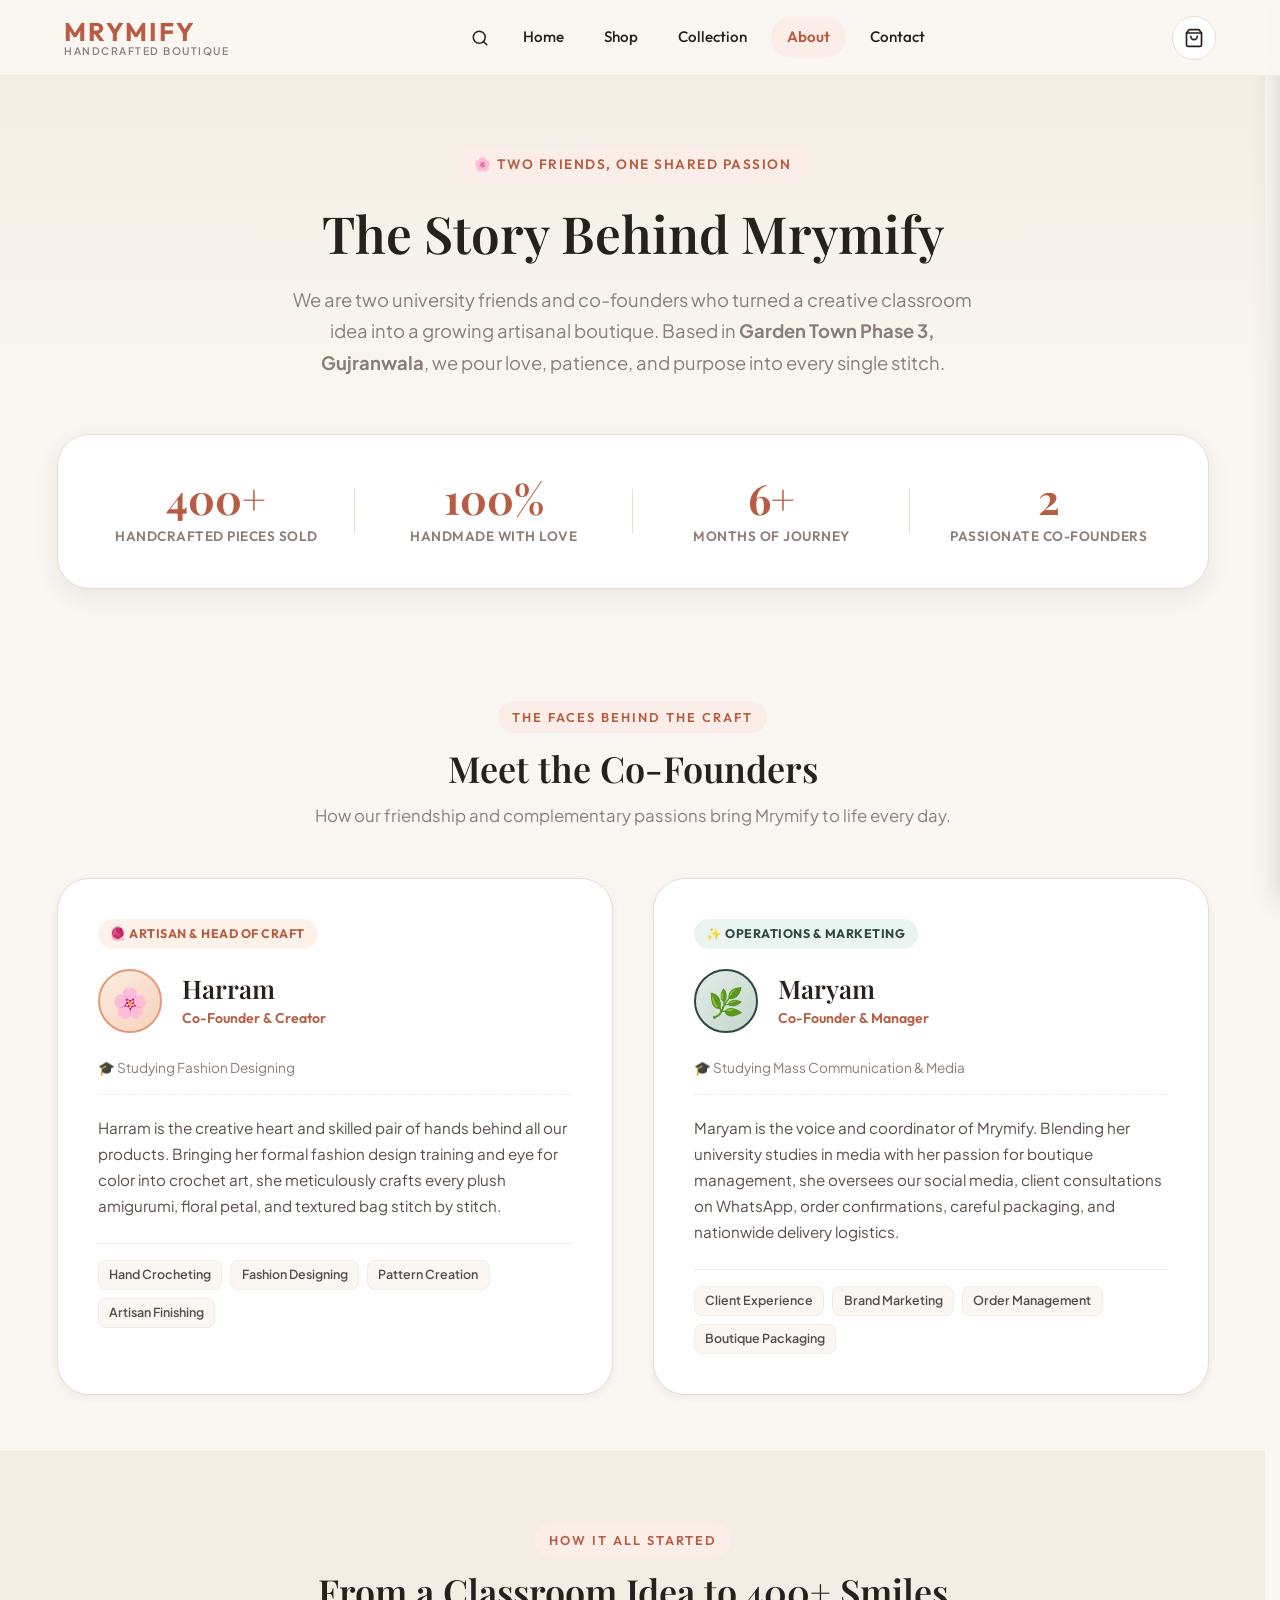
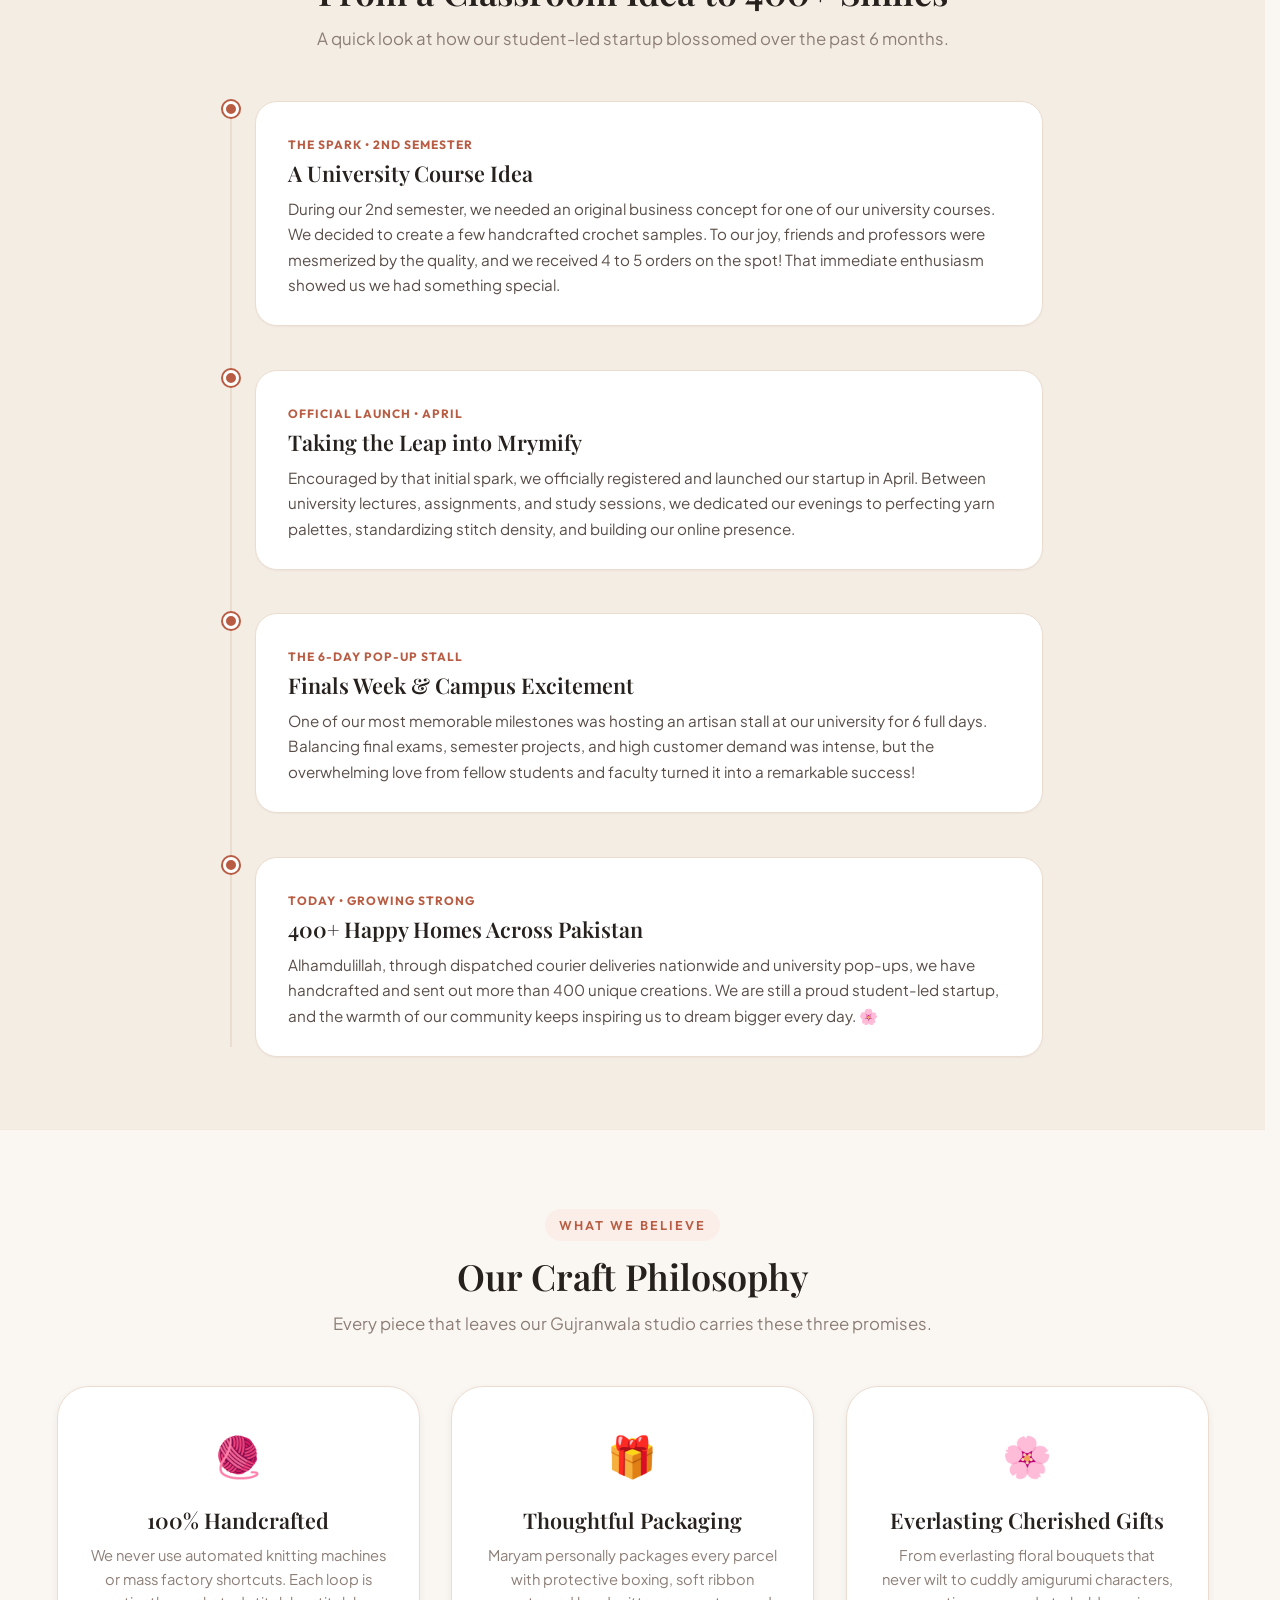
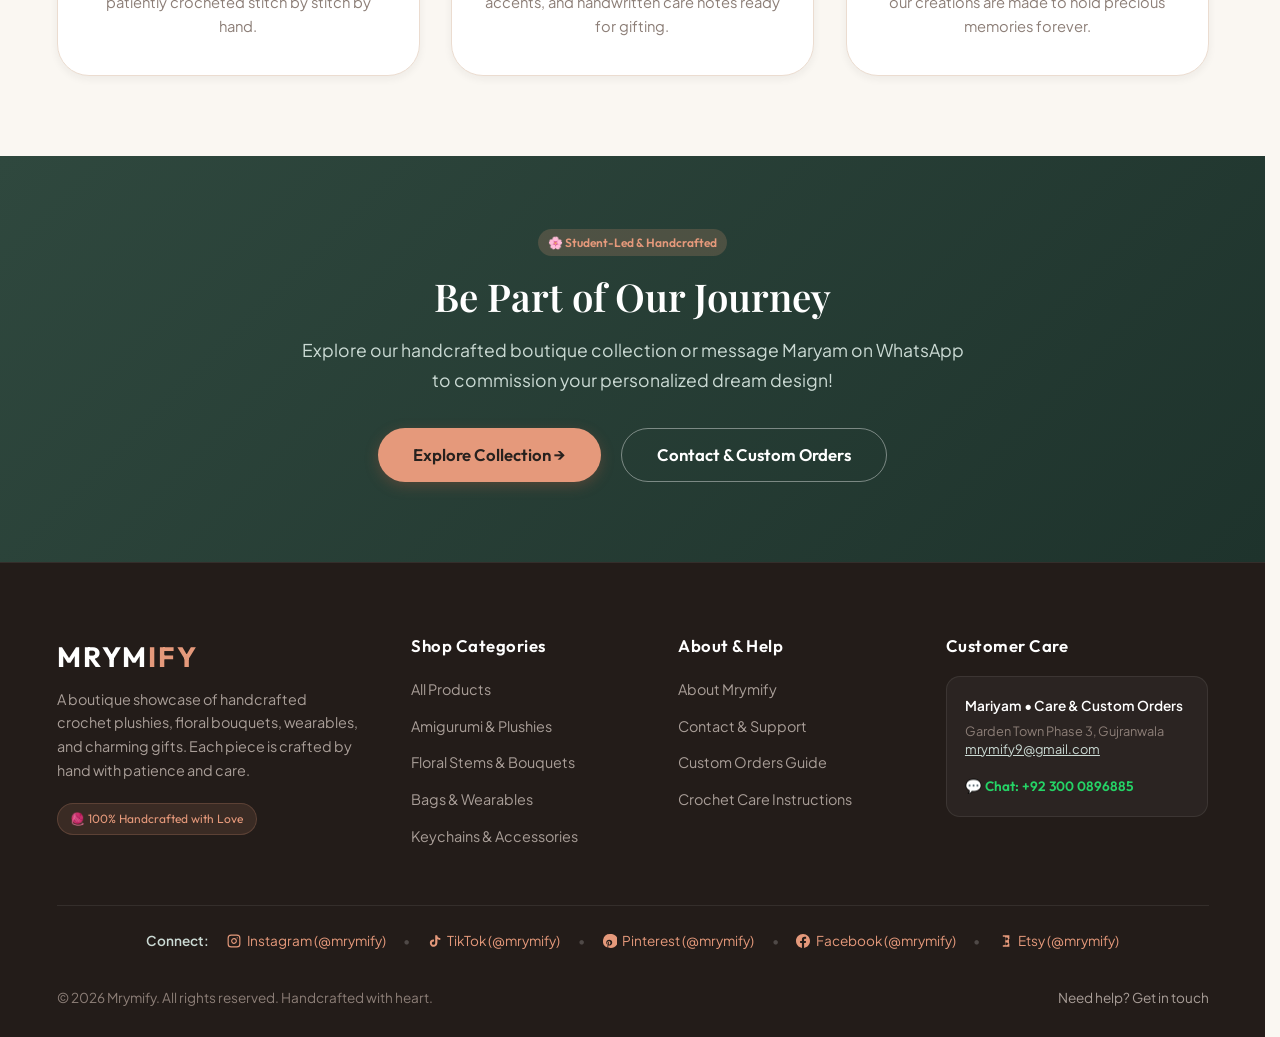
==== about.html @ 9a977d88 "Complete Mrymify Boutique website: 30 handcrafted products, responsive catalog, cart & checkout, dyn" ====
<!DOCTYPE html>
<html lang="en">
<head>
    <meta charset="UTF-8">
    <meta name="viewport" content="width=device-width, initial-scale=1.0">
    <meta name="description" content="About Mrymify - Meet co-founders Harram and Maryam, two university students building a handcrafted crochet boutique from Gujranwala, Pakistan.">
    <title>Our Story & Co-Founders | Mrymify Handcrafted Boutique</title>

    <!-- Google Fonts Preconnect -->
    <link rel="preconnect" href="https://fonts.googleapis.com">
    <link rel="preconnect" href="https://fonts.gstatic.com" crossorigin>
    <link href="https://fonts.googleapis.com/css2?family=Outfit:wght@400;500;600;700&family=Playfair+Display:ital,wght@0,500;0,600;0,700;1,400&family=Plus+Jakarta+Sans:wght@400;500;600;700&display=swap" rel="stylesheet">

    <!-- Stylesheets -->
    <link rel="stylesheet" href="css/style.css">
    <link rel="stylesheet" href="css/navbar.css">
    <link rel="stylesheet" href="css/about.css">
</head>
<body>

    <!-- Shared Navigation Bar (Mounted via js/components/navbar.js) -->
    <div id="navbar-container"></div>

    <!-- Main Content Area -->
    <main class="site-main">

        <!-- =================================================================
             1. Hero Introduction
             ================================================================= -->
        <section class="about-hero">
            <div class="container">
                <span class="about-hero-tag">🌸 Two Friends, One Shared Passion</span>
                <h1 class="about-hero-title font-heading">
                    The Story Behind Mrymify
                </h1>
                <p class="about-hero-lead">
                    We are two university friends and co-founders who turned a creative classroom idea into a growing artisanal boutique. Based in <strong>Garden Town Phase 3, Gujranwala</strong>, we pour love, patience, and purpose into every single stitch.
                </p>
            </div>
        </section>

        <!-- =================================================================
             2. Stats / Milestones Strip
             ================================================================= -->
        <section class="about-stats-section" aria-label="Key Milestones">
            <div class="container">
                <div class="about-stats-grid">
                    <div class="stat-item">
                        <span class="stat-number">400+</span>
                        <span class="stat-label">Handcrafted Pieces Sold</span>
                    </div>
                    <div class="stat-item">
                        <span class="stat-number">100%</span>
                        <span class="stat-label">Handmade with Love</span>
                    </div>
                    <div class="stat-item">
                        <span class="stat-number">6+</span>
                        <span class="stat-label">Months of Journey</span>
                    </div>
                    <div class="stat-item">
                        <span class="stat-number">2</span>
                        <span class="stat-label">Passionate Co-Founders</span>
                    </div>
                </div>
            </div>
        </section>

        <!-- =================================================================
             3. Meet the Co-Founders
             ================================================================= -->
        <section class="founders-section" aria-label="Meet the Co-Founders">
            <div class="container">
                <div class="section-header">
                    <span class="section-tag">The Faces Behind the Craft</span>
                    <h2 class="section-title font-heading">Meet the Co-Founders</h2>
                    <p class="section-description">
                        How our friendship and complementary passions bring Mrymify to life every day.
                    </p>
                </div>

                <div class="founders-grid">
                    <!-- Co-Founder 1: Harram -->
                    <article class="founder-card">
                        <span class="founder-badge-pill founder-pill-craft">🧶 Artisan & Head of Craft</span>
                        <div class="founder-header">
                            <div class="founder-avatar avatar-harram">🌸</div>
                            <div>
                                <h3 class="founder-name">Harram</h3>
                                <div class="founder-role">Co-Founder & Creator</div>
                            </div>
                        </div>
                        <div class="founder-study">
                            🎓 Studying Fashion Designing
                        </div>
                        <p class="founder-bio">
                            Harram is the creative heart and skilled pair of hands behind all our products. Bringing her formal fashion design training and eye for color into crochet art, she meticulously crafts every plush amigurumi, floral petal, and textured bag stitch by stitch.
                        </p>
                        <div class="founder-skills-list">
                            <span class="founder-skill-tag">Hand Crocheting</span>
                            <span class="founder-skill-tag">Fashion Designing</span>
                            <span class="founder-skill-tag">Pattern Creation</span>
                            <span class="founder-skill-tag">Artisan Finishing</span>
                        </div>
                    </article>

                    <!-- Co-Founder 2: Maryam -->
                    <article class="founder-card">
                        <span class="founder-badge-pill founder-pill-mgmt">✨ Operations & Marketing</span>
                        <div class="founder-header">
                            <div class="founder-avatar avatar-maryam">🌿</div>
                            <div>
                                <h3 class="founder-name">Maryam</h3>
                                <div class="founder-role">Co-Founder & Manager</div>
                            </div>
                        </div>
                        <div class="founder-study">
                            🎓 Studying Mass Communication & Media
                        </div>
                        <p class="founder-bio">
                            Maryam is the voice and coordinator of Mrymify. Blending her university studies in media with her passion for boutique management, she oversees our social media, client consultations on WhatsApp, order confirmations, careful packaging, and nationwide delivery logistics.
                        </p>
                        <div class="founder-skills-list">
                            <span class="founder-skill-tag">Client Experience</span>
                            <span class="founder-skill-tag">Brand Marketing</span>
                            <span class="founder-skill-tag">Order Management</span>
                            <span class="founder-skill-tag">Boutique Packaging</span>
                        </div>
                    </article>
                </div>
            </div>
        </section>

        <!-- =================================================================
             4. Our Journey (Timeline)
             ================================================================= -->
        <section class="story-section" aria-label="Our Story and Growth">
            <div class="container">
                <div class="section-header">
                    <span class="section-tag">How It All Started</span>
                    <h2 class="section-title font-heading">From a Classroom Idea to 400+ Smiles</h2>
                    <p class="section-description">
                        A quick look at how our student-led startup blossomed over the past 6 months.
                    </p>
                </div>

                <div class="timeline-wrap">
                    <!-- Step 1 -->
                    <div class="timeline-step">
                        <div class="timeline-dot"></div>
                        <div class="timeline-card">
                            <span class="timeline-phase">The Spark • 2nd Semester</span>
                            <h3 class="timeline-title">A University Course Idea</h3>
                            <p class="timeline-desc">
                                During our 2nd semester, we needed an original business concept for one of our university courses. We decided to create a few handcrafted crochet samples. To our joy, friends and professors were mesmerized by the quality, and we received 4 to 5 orders on the spot! That immediate enthusiasm showed us we had something special.
                            </p>
                        </div>
                    </div>

                    <!-- Step 2 -->
                    <div class="timeline-step">
                        <div class="timeline-dot"></div>
                        <div class="timeline-card">
                            <span class="timeline-phase">Official Launch • April</span>
                            <h3 class="timeline-title">Taking the Leap into Mrymify</h3>
                            <p class="timeline-desc">
                                Encouraged by that initial spark, we officially registered and launched our startup in April. Between university lectures, assignments, and study sessions, we dedicated our evenings to perfecting yarn palettes, standardizing stitch density, and building our online presence.
                            </p>
                        </div>
                    </div>

                    <!-- Step 3 -->
                    <div class="timeline-step">
                        <div class="timeline-dot"></div>
                        <div class="timeline-card">
                            <span class="timeline-phase">The 6-Day Pop-Up Stall</span>
                            <h3 class="timeline-title">Finals Week & Campus Excitement</h3>
                            <p class="timeline-desc">
                                One of our most memorable milestones was hosting an artisan stall at our university for 6 full days. Balancing final exams, semester projects, and high customer demand was intense, but the overwhelming love from fellow students and faculty turned it into a remarkable success!
                            </p>
                        </div>
                    </div>

                    <!-- Step 4 -->
                    <div class="timeline-step">
                        <div class="timeline-dot"></div>
                        <div class="timeline-card">
                            <span class="timeline-phase">Today • Growing Strong</span>
                            <h3 class="timeline-title">400+ Happy Homes Across Pakistan</h3>
                            <p class="timeline-desc">
                                Alhamdulillah, through dispatched courier deliveries nationwide and university pop-ups, we have handcrafted and sent out more than 400 unique creations. We are still a proud student-led startup, and the warmth of our community keeps inspiring us to dream bigger every day. 🌸
                            </p>
                        </div>
                    </div>
                </div>
            </div>
        </section>

        <!-- =================================================================
             5. Our Craft Philosophy
             ================================================================= -->
        <section class="values-section" aria-label="Our Values">
            <div class="container">
                <div class="section-header">
                    <span class="section-tag">What We Believe</span>
                    <h2 class="section-title font-heading">Our Craft Philosophy</h2>
                    <p class="section-description">
                        Every piece that leaves our Gujranwala studio carries these three promises.
                    </p>
                </div>

                <div class="values-grid">
                    <div class="value-card">
                        <span class="value-icon">🧶</span>
                        <h3 class="value-title">100% Handcrafted</h3>
                        <p class="value-desc">
                            We never use automated knitting machines or mass factory shortcuts. Each loop is patiently crocheted stitch by stitch by hand.
                        </p>
                    </div>

                    <div class="value-card">
                        <span class="value-icon">🎁</span>
                        <h3 class="value-title">Thoughtful Packaging</h3>
                        <p class="value-desc">
                            Maryam personally packages every parcel with protective boxing, soft ribbon accents, and handwritten care notes ready for gifting.
                        </p>
                    </div>

                    <div class="value-card">
                        <span class="value-icon">🌸</span>
                        <h3 class="value-title">Everlasting Cherished Gifts</h3>
                        <p class="value-desc">
                            From everlasting floral bouquets that never wilt to cuddly amigurumi characters, our creations are made to hold precious memories forever.
                        </p>
                    </div>
                </div>
            </div>
        </section>

        <!-- =================================================================
             6. Call to Action
             ================================================================= -->
        <section class="about-cta-section" aria-label="Join Our Journey">
            <div class="container">
                <div class="about-cta-wrap">
                    <span class="badge" style="background: rgba(229, 153, 123, 0.2); color: var(--color-accent); margin-bottom: 1rem;">🌸 Student-Led & Handcrafted</span>
                    <h2 class="about-cta-title font-heading">Be Part of Our Journey</h2>
                    <p class="about-cta-desc">
                        Explore our handcrafted boutique collection or message Maryam on WhatsApp to commission your personalized dream design!
                    </p>
                    <div style="display: flex; gap: 1.25rem; justify-content: center; flex-wrap: wrap;">
                        <a href="categories.html" class="btn btn-primary btn-lg" style="background-color: var(--color-accent); color: #27211e;">
                            Explore Collection &rarr;
                        </a>
                        <a href="contact.html" class="btn btn-outline btn-lg" style="border-color: rgba(255,255,255,0.4); color: #ffffff;">
                            Contact & Custom Orders
                        </a>
                    </div>
                </div>
            </div>
        </section>

    </main>

    <!-- Shared Footer (Mounted via js/components/footer.js) -->
    <div id="footer-container"></div>

    <!-- Core Scripts -->
    <script src="js/components/navbar.js"></script>
    <script src="js/components/footer.js"></script>
</body>
</html>
---- css/style.css ----
/* ==========================================================================
   MRYMIFY - Global Design System & Styles
   Artisanal Handcrafted Boutique E-Commerce
   ========================================================================== */

@import url('https://fonts.googleapis.com/css2?family=Outfit:wght@400;500;600;700&family=Playfair+Display:ital,wght@0,500;0,600;0,700;1,400&family=Plus+Jakarta+Sans:wght@400;500;600;700&display=swap');

:root {
    /* Color Palette */
    --color-primary: #b85d43;          /* Warm Terracotta */
    --color-primary-hover: #a04e36;
    --color-primary-light: #fbeee9;
    --color-primary-faint: rgba(184, 93, 67, 0.08);

    --color-secondary: #2f483e;        /* Deep Eucalyptus Pine */
    --color-secondary-hover: #22372f;
    --color-secondary-light: #edf3f0;

    --color-accent: #e5997b;           /* Soft Apricot / Peach */
    --color-gold: #c89547;

    /* Backgrounds & Surfaces */
    --color-bg: #faf7f2;               /* Warm Linen Ivory */
    --color-surface: #ffffff;
    --color-surface-soft: #f4ede4;
    --color-surface-alt: #fdfbf8;

    /* Typography Colors */
    --color-text-main: #27211e;        /* Deep Espresso */
    --color-text-body: #594d48;
    --color-text-muted: #8c7e77;
    --color-text-light: #fefdfb;

    /* Borders & Dividers */
    --color-border: #ebdcd0;
    --color-border-light: #f2e9e1;

    /* Typography Families */
    --font-heading: 'Playfair Display', Georgia, serif;
    --font-brand: 'Outfit', sans-serif;
    --font-body: 'Plus Jakarta Sans', system-ui, -apple-system, BlinkMacSystemFont, sans-serif;

    /* Shadows */
    --shadow-xs: 0 1px 2px rgba(39, 33, 30, 0.04);
    --shadow-sm: 0 3px 8px rgba(39, 33, 30, 0.06);
    --shadow-md: 0 8px 24px rgba(39, 33, 30, 0.08);
    --shadow-lg: 0 16px 36px rgba(39, 33, 30, 0.12);
    --shadow-drawer: -4px 0 24px rgba(39, 33, 30, 0.15);

    /* Radii */
    --radius-xs: 4px;
    --radius-sm: 8px;
    --radius-md: 14px;
    --radius-lg: 22px;
    --radius-xl: 32px;
    --radius-full: 9999px;

    /* Transitions */
    --transition-fast: 0.15s ease;
    --transition-base: 0.25s cubic-bezier(0.2, 0.8, 0.2, 1);
    --transition-smooth: 0.4s cubic-bezier(0.16, 1, 0.3, 1);

    /* Layout Constraints */
    --container-max: 1200px;
    --container-padding: 1.5rem;
    --navbar-height: 76px;
}

/* ==========================================================================
   CSS Reset & Base Rules
   ========================================================================== */
*, *::before, *::after {
    box-sizing: border-box;
    margin: 0;
    padding: 0;
}

html {
    scroll-behavior: smooth;
    scrollbar-gutter: stable;
    overflow-y: scroll;
    -webkit-text-size-adjust: 100%;
}

body {
    font-family: var(--font-body);
    font-size: 16px;
    line-height: 1.6;
    color: var(--color-text-body);
    background-color: var(--color-bg);
    min-height: 100vh;
    display: flex;
    flex-direction: column;
    overflow-x: hidden;
    -webkit-font-smoothing: antialiased;
    -moz-osx-font-smoothing: grayscale;
}

img, svg {
    display: block;
    max-width: 100%;
    height: auto;
}

a {
    color: inherit;
    text-decoration: none;
    transition: color var(--transition-fast);
}

button, input, select, textarea {
    font: inherit;
    color: inherit;
    border: none;
    background: none;
    outline: none;
}

button {
    cursor: pointer;
    user-select: none;
}

ul, ol {
    list-style: none;
}

/* ==========================================================================
   Typography Utilities
   ========================================================================== */
h1, h2, h3, h4, h5, h6 {
    font-family: var(--font-heading);
    color: var(--color-text-main);
    line-height: 1.25;
    font-weight: 600;
}

.font-brand {
    font-family: var(--font-brand);
}

.font-heading {
    font-family: var(--font-heading);
}

/* ==========================================================================
   Layout Containers
   ========================================================================== */
.container {
    width: 100%;
    max-width: var(--container-max);
    margin-left: auto;
    margin-right: auto;
    padding-left: var(--container-padding);
    padding-right: var(--container-padding);
}

/* ==========================================================================
   Mobile-App Horizontal Swipe & Tab Transitions (Zero-Jitter Hardware Accelerated)
   ========================================================================== */
@keyframes appSlideInRight {
    0% {
        opacity: 0;
        transform: translate3d(24px, 0, 0);
    }
    100% {
        opacity: 1;
        transform: translate3d(0, 0, 0);
    }
}

@keyframes appSlideInLeft {
    0% {
        opacity: 0;
        transform: translate3d(-24px, 0, 0);
    }
    100% {
        opacity: 1;
        transform: translate3d(0, 0, 0);
    }
}

@keyframes appSlideOutLeft {
    0% {
        opacity: 1;
        transform: translate3d(0, 0, 0);
    }
    100% {
        opacity: 0;
        transform: translate3d(-20px, 0, 0);
    }
}

@keyframes appSlideOutRight {
    0% {
        opacity: 1;
        transform: translate3d(0, 0, 0);
    }
    100% {
        opacity: 0;
        transform: translate3d(20px, 0, 0);
    }
}

.site-main {
    flex: 1 0 auto;
    padding-top: var(--navbar-height);
    overflow-x: hidden;
    position: relative;
    /* Static site-main has NO permanent transform, ensuring sticky positioning and text subpixels remain razor sharp */
}

/* Transitions are applied dynamically and removed cleanly upon animationend */
.site-main.page-slide-in-right {
    animation: appSlideInRight 0.28s cubic-bezier(0.22, 1, 0.36, 1) both;
    will-change: transform, opacity;
}

.site-main.page-slide-in-left {
    animation: appSlideInLeft 0.28s cubic-bezier(0.22, 1, 0.36, 1) both;
    will-change: transform, opacity;
}

.site-main.page-slide-out-left {
    animation: appSlideOutLeft 0.16s cubic-bezier(0.4, 0, 1, 1) both;
    will-change: transform, opacity;
}

.site-main.page-slide-out-right {
    animation: appSlideOutRight 0.16s cubic-bezier(0.4, 0, 1, 1) both;
    will-change: transform, opacity;
}

/* ==========================================================================
   Smooth Scroll Reveal Animations
   ========================================================================== */
.reveal-fade {
    opacity: 0;
    transform: translateY(20px);
    transition: opacity 0.65s cubic-bezier(0.16, 1, 0.3, 1), transform 0.65s cubic-bezier(0.16, 1, 0.3, 1);
    will-change: opacity, transform;
}

.reveal-fade.is-revealed {
    opacity: 1;
    transform: translateY(0);
}

.delay-1 { transition-delay: 0.08s; }
.delay-2 { transition-delay: 0.16s; }
.delay-3 { transition-delay: 0.24s; }

/* Section Spacing */
.section {
    padding: 4.5rem 0;
    position: relative;
}

.section-soft {
    background-color: var(--color-surface-soft);
}

.section-white {
    background-color: var(--color-surface);
}

.section-header {
    text-align: center;
    max-width: 680px;
    margin: 0 auto 3rem;
}

.section-tag {
    display: inline-block;
    font-family: var(--font-brand);
    font-size: 0.8rem;
    font-weight: 600;
    text-transform: uppercase;
    letter-spacing: 2px;
    color: var(--color-primary);
    background-color: var(--color-primary-light);
    padding: 0.35rem 0.9rem;
    border-radius: var(--radius-full);
    margin-bottom: 0.85rem;
}

.section-title {
    font-size: 2.25rem;
    margin-bottom: 0.75rem;
}

.section-description {
    font-size: 1.05rem;
    color: var(--color-text-muted);
}

/* ==========================================================================
   Button System
   ========================================================================== */
.btn {
    display: inline-flex;
    align-items: center;
    justify-content: center;
    gap: 0.5rem;
    padding: 0.75rem 1.6rem;
    font-family: var(--font-brand);
    font-size: 0.95rem;
    font-weight: 600;
    border-radius: var(--radius-full);
    transition: all var(--transition-base);
    text-align: center;
    white-space: nowrap;
    line-height: 1.2;
}

.btn-primary {
    background-color: var(--color-primary);
    color: #ffffff;
    box-shadow: 0 4px 14px rgba(184, 93, 67, 0.3);
}

.btn-primary:hover {
    background-color: var(--color-primary-hover);
    transform: translateY(-2px);
    box-shadow: 0 6px 20px rgba(184, 93, 67, 0.4);
    color: #ffffff;
}

.btn-secondary {
    background-color: var(--color-secondary);
    color: #ffffff;
}

.btn-secondary:hover {
    background-color: var(--color-secondary-hover);
    transform: translateY(-2px);
    color: #ffffff;
}

.btn-outline {
    background-color: transparent;
    color: var(--color-text-main);
    border: 1.5px solid var(--color-border);
}

.btn-outline:hover {
    border-color: var(--color-primary);
    color: var(--color-primary);
    background-color: var(--color-primary-light);
}

.btn-sm {
    padding: 0.5rem 1.1rem;
    font-size: 0.85rem;
}

.btn-lg {
    padding: 1rem 2.2rem;
    font-size: 1.05rem;
}

/* ==========================================================================
   Badges & Pills
   ========================================================================== */
.badge {
    display: inline-flex;
    align-items: center;
    font-size: 0.75rem;
    font-weight: 600;
    font-family: var(--font-brand);
    padding: 0.25rem 0.65rem;
    border-radius: var(--radius-full);
}

.badge-primary {
    background: var(--color-primary-light);
    color: var(--color-primary);
}

.badge-secondary {
    background: var(--color-secondary-light);
    color: var(--color-secondary);
}

/* ==========================================================================
   Hero Section Layout
   ========================================================================== */
.hero-grid {
    display: grid;
    grid-template-columns: 1.15fr 0.85fr;
    gap: 4rem;
    align-items: center;
    min-height: 500px;
}

.hero-text-content {
    max-width: 650px;
}

@media (max-width: 992px) {
    .hero-grid {
        grid-template-columns: 1fr;
        text-align: center;
        gap: 3rem;
    }
    
    .hero-text-content {
        margin: 0 auto;
    }
    
    .hero-actions {
        justify-content: center;
    }
}

/* ==========================================================================
   Hero Showcase Spotlight (Pixel & Resolution Optimized)
   ========================================================================== */
.hero-showcase-container {
    display: flex;
    justify-content: center;
    align-items: center;
    width: 100%;
}

.hero-showcase-card {
    background: var(--color-surface);
    border-radius: var(--radius-xl);
    border: 1px solid var(--color-border);
    box-shadow: var(--shadow-lg);
    width: 100%;
    max-width: 440px; /* Aligns with screenshot aesthetic */
    overflow: hidden;
    position: relative;
    transition: transform var(--transition-base), box-shadow var(--transition-base);
}

.hero-showcase-card:hover {
    transform: translateY(-4px);
    box-shadow: 0 20px 40px rgba(39, 33, 30, 0.14);
}

.showcase-header-bar {
    display: flex;
    align-items: center;
    justify-content: space-between;
    padding: 0.85rem 1.25rem;
    background-color: var(--color-surface-soft);
    border-bottom: 1px solid var(--color-border-light);
}

.showcase-spotlight-pill {
    display: inline-flex;
    align-items: center;
    gap: 0.35rem;
    font-size: 0.75rem;
    font-family: var(--font-brand);
    font-weight: 700;
    text-transform: uppercase;
    letter-spacing: 1px;
    color: var(--color-primary);
}

.showcase-rating {
    display: inline-flex;
    align-items: center;
    gap: 0.25rem;
    font-size: 0.8rem;
    font-weight: 600;
    color: var(--color-gold);
    font-family: var(--font-brand);
}

.showcase-image-frame {
    width: 100%;
    height: 280px;
    background-color: #f7f3ed;
    position: relative;
    overflow: hidden;
    display: flex;
    align-items: center;
    justify-content: center;
}

.showcase-image {
    width: 100%;
    height: 100%;
    object-fit: cover;
    object-position: center;
    image-rendering: -webkit-optimize-contrast;
    transition: transform var(--transition-smooth);
}

.hero-showcase-card:hover .showcase-image {
    transform: scale(1.04);
}

.showcase-price-floating {
    position: absolute;
    bottom: 12px;
    right: 12px;
    background: rgba(39, 33, 30, 0.88);
    backdrop-filter: blur(8px);
    -webkit-backdrop-filter: blur(8px);
    color: #ffffff;
    font-family: var(--font-brand);
    font-weight: 700;
    font-size: 1rem;
    padding: 0.35rem 0.85rem;
    border-radius: var(--radius-full);
    box-shadow: 0 4px 12px rgba(0, 0, 0, 0.2);
}

.showcase-content {
    padding: 1.25rem;
}

.showcase-category {
    font-size: 0.75rem;
    font-family: var(--font-brand);
    font-weight: 600;
    text-transform: uppercase;
    letter-spacing: 1.5px;
    color: var(--color-primary);
    margin-bottom: 0.3rem;
}

.showcase-title {
    font-family: var(--font-heading);
    font-size: 1.35rem;
    line-height: 1.3;
    color: var(--color-text-main);
    margin-bottom: 0.5rem;
}

.showcase-desc {
    font-size: 0.85rem;
    line-height: 1.5;
    color: var(--color-text-muted);
    margin-bottom: 1.15rem;
}

.showcase-actions {
    display: grid;
    grid-template-columns: 1.2fr 1fr;
    gap: 0.6rem;
}

/* ==========================================================================
   Product Cards & Grid Architecture
   ========================================================================== */
.products-grid {
    display: grid;
    grid-template-columns: repeat(4, 1fr);
    gap: 1.65rem;
}

.product-card {
    background-color: var(--color-surface);
    border: 1px solid var(--color-border-light);
    border-radius: var(--radius-lg);
    overflow: hidden;
    display: flex;
    flex-direction: column;
    box-shadow: var(--shadow-xs);
    transition: transform var(--transition-base), box-shadow var(--transition-base), border-color var(--transition-base);
    position: relative;
}

.product-card:hover {
    transform: translateY(-5px);
    box-shadow: var(--shadow-md);
    border-color: var(--color-border);
}
/* ==========================================================================
   Unified Category Global Blur Effect
   ========================================================================== */
.global-blur-overlay {
    position: absolute;
    bottom: 0;
    left: 0;
    width: 100%;
    height: 110px; /* Covers a very lil part of image */
    background: linear-gradient(to top, rgba(253, 245, 236, 1) 0%, rgba(253, 245, 236, 0.75) 70%, rgba(253, 245, 236, 0) 100%);
    backdrop-filter: blur(3px); /* Lowered blur so text shows a bit */
    -webkit-backdrop-filter: blur(3px);
    display: flex;
    align-items: flex-end;
    justify-content: center;
    padding-bottom: 1.5rem;
    z-index: 20;
    pointer-events: auto;
    text-decoration: none;
    color: inherit;
    cursor: pointer;
}

.explore-btn-wide {
    box-shadow: 0 4px 14px rgba(184, 93, 67, 0.3);
    width: 50%;
    max-width: 450px;
    min-width: 300px;
    text-align: center;
    background-color: var(--color-primary);
    color: #ffffff;
    transition: all var(--transition-base);
}

.global-blur-overlay:hover .explore-btn-wide,
.explore-btn-wide:hover {
    transform: translateY(-2px);
    background-color: var(--color-primary-hover);
    box-shadow: 0 6px 20px rgba(184, 93, 67, 0.4);
    color: #ffffff;
}
.product-card-img-wrap {
    width: 100%;
    height: 230px;
    background-color: #f7f3ed;
    position: relative;
    overflow: hidden;
    display: flex;
    align-items: center;
    justify-content: center;
}

.product-card-img {
    width: 100%;
    height: 100%;
    object-fit: cover;
    object-position: center;
    image-rendering: -webkit-optimize-contrast;
    transition: transform var(--transition-base);
}

/* Portrait aspect-ratio compensation for non-square items */
.product-card[data-id="prod-06"] .product-card-img,
.product-card[data-id="prod-21"] .product-card-img,
.product-card[data-id="prod-22"] .product-card-img,
.product-card[data-id="prod-23"] .product-card-img {
    object-fit: contain;
    padding: 0.5rem;
    background-color: #f6f1ea;
}

.product-card:hover .product-card-img {
    transform: scale(1.05);
}

.product-card-badges {
    position: absolute;
    top: 10px;
    left: 10px;
    display: flex;
    flex-direction: column;
    gap: 0.35rem;
    align-items: flex-start;
    z-index: 2;
    pointer-events: none;
}

.product-discount-badge {
    background-color: #27211e;
    color: #ffffff;
    font-size: 0.7rem;
    font-family: var(--font-brand);
    font-weight: 700;
    padding: 0.2rem 0.55rem;
    border-radius: var(--radius-full);
}

.product-card-content {
    padding: 1.15rem;
    display: flex;
    flex-direction: column;
    flex: 1 0 auto;
}

.product-card-category {
    font-size: 0.72rem;
    font-family: var(--font-brand);
    font-weight: 600;
    text-transform: uppercase;
    letter-spacing: 1.2px;
    color: var(--color-primary);
    margin-bottom: 0.35rem;
}

.product-card-title {
    font-family: var(--font-heading);
    font-size: 1.15rem;
    line-height: 1.35;
    color: var(--color-text-main);
    margin-bottom: 0.4rem;
    display: -webkit-box;
    -webkit-line-clamp: 1;
    line-clamp: 1;
    -webkit-box-orient: vertical;
    overflow: hidden;
}

.product-card-desc {
    font-size: 0.82rem;
    line-height: 1.45;
    color: var(--color-text-muted);
    margin-bottom: 0.9rem;
    display: -webkit-box;
    -webkit-line-clamp: 2;
    line-clamp: 2;
    -webkit-box-orient: vertical;
    overflow: hidden;
}

.product-card-pricing {
    display: flex;
    align-items: baseline;
    gap: 0.6rem;
    margin-top: auto;
    margin-bottom: 1rem;
}

.product-price-current {
    font-family: var(--font-brand);
    font-size: 1.2rem;
    font-weight: 700;
    color: var(--color-primary);
}

.product-price-original {
    font-family: var(--font-brand);
    font-size: 0.85rem;
    color: #a3958e;
    text-decoration: line-through;
}

.product-card-actions {
    display: grid;
    grid-template-columns: 1.35fr 1fr;
    gap: 0.5rem;
    align-items: center;
}

.btn-like {
    display: inline-flex;
    align-items: center;
    justify-content: center;
    gap: 0.4rem;
    padding: 0.5rem 0.75rem;
    font-size: 0.85rem;
    font-weight: 600;
    font-family: var(--font-brand);
    color: var(--color-text-body);
    background-color: var(--color-surface);
    border: 1.5px solid var(--color-border);
    border-radius: var(--radius-full);
    cursor: pointer;
    transition: all var(--transition-fast);
}

.btn-like:hover {
    border-color: #f28b82;
    background-color: #fff8f7;
    color: #d93025;
}

.btn-like.liked {
    border-color: #e53935;
    background-color: #ffebee;
    color: #c62828;
}

.btn-like.heart-bump {
    animation: heartPulse 0.3s ease;
}

@keyframes heartPulse {
    0% { transform: scale(1); }
    50% { transform: scale(1.18); }
    100% { transform: scale(1); }
}

.like-count {
    font-size: 0.82rem;
    font-weight: 700;
}

/* ==========================================================================
   Featured Products Centered Grid (Row 2 Centered)
   ========================================================================== */
.featured-products-grid {
    display: flex;
    flex-wrap: wrap;
    justify-content: center;
    gap: 1.65rem;
}

.featured-products-grid .product-card {
    flex: 0 1 calc(25% - 1.25rem);
    min-width: 260px;
    max-width: 285px;
}

/* ==========================================================================
   VIP Email Newsletter / Offers Signup Box
   ========================================================================== */
.newsletter-section {
    padding: 3.5rem 0;
}

.newsletter-card {
    background: linear-gradient(135deg, #fbf6f0 0%, #f4ede3 100%);
    border: 1px solid var(--color-border);
    border-radius: var(--radius-xl);
    padding: 3rem 2rem;
    text-align: center;
    box-shadow: var(--shadow-sm);
    max-width: 780px;
    margin: 0 auto;
}

.newsletter-badge {
    display: inline-block;
    font-family: var(--font-brand);
    font-size: 0.78rem;
    font-weight: 700;
    text-transform: uppercase;
    letter-spacing: 1.5px;
    color: var(--color-primary);
    background-color: var(--color-primary-light);
    padding: 0.3rem 0.85rem;
    border-radius: var(--radius-full);
    margin-bottom: 0.85rem;
}

.newsletter-title {
    font-size: 2rem;
    color: var(--color-text-main);
    margin-bottom: 0.6rem;
}

.newsletter-desc {
    font-size: 0.95rem;
    color: var(--color-text-muted);
    max-width: 520px;
    margin: 0 auto 1.75rem;
    line-height: 1.55;
}

.newsletter-form {
    display: flex;
    align-items: center;
    justify-content: center;
    gap: 0.6rem;
    max-width: 480px;
    margin: 0 auto;
    flex-wrap: wrap;
}

.newsletter-input {
    flex: 1 1 280px;
    padding: 0.85rem 1.25rem;
    border-radius: var(--radius-full);
    border: 1.5px solid var(--color-border);
    background-color: #ffffff;
    font-size: 0.95rem;
    font-family: var(--font-body);
    color: var(--color-text-main);
    box-shadow: var(--shadow-xs);
    transition: border-color var(--transition-fast);
}

.newsletter-input:focus {
    border-color: var(--color-primary);
}

.newsletter-btn {
    padding: 0.85rem 1.6rem;
}

.newsletter-success-msg {
    display: none;
    margin-top: 1rem;
    font-family: var(--font-brand);
    font-weight: 600;
    color: #2e7d32;
    font-size: 0.95rem;
}


/* ==========================================================================
   Filter Pills Bar (For Other Products Catalog)
   ========================================================================== */
.catalog-filters {
    display: flex;
    align-items: center;
    justify-content: center;
    flex-wrap: wrap;
    gap: 0.6rem;
    margin-bottom: 2.5rem;
}

.filter-pill {
    padding: 0.5rem 1.2rem;
    font-family: var(--font-brand);
    font-size: 0.88rem;
    font-weight: 600;
    border-radius: var(--radius-full);
    border: 1px solid var(--color-border);
    background-color: var(--color-surface);
    color: var(--color-text-body);
    cursor: pointer;
    transition: all var(--transition-fast);
}

.filter-pill:hover {
    border-color: var(--color-primary);
    color: var(--color-primary);
}

.filter-pill.active {
    background-color: var(--color-primary);
    border-color: var(--color-primary);
    color: #ffffff;
    box-shadow: 0 4px 12px rgba(184, 93, 67, 0.25);
}

/* ==========================================================================
   Cart Floating Toast Notification
   ========================================================================== */
.cart-toast {
    position: fixed;
    bottom: 24px;
    right: 24px;
    background-color: #27211e;
    color: #ffffff;
    padding: 0.85rem 1.4rem;
    border-radius: var(--radius-full);
    display: inline-flex;
    align-items: center;
    gap: 0.75rem;
    font-family: var(--font-brand);
    font-size: 0.9rem;
    box-shadow: var(--shadow-lg);
    z-index: 10000;
    opacity: 0;
    transform: translateY(20px);
    pointer-events: none;
    transition: opacity 0.3s ease, transform 0.3s ease;
}

.cart-toast.show {
    opacity: 1;
    transform: translateY(0);
}

.cart-toast span {
    display: inline-flex;
    align-items: center;
    justify-content: center;
    width: 22px;
    height: 22px;
    border-radius: var(--radius-full);
    background-color: var(--color-primary);
    color: #ffffff;
    font-size: 0.75rem;
    font-weight: bold;
}

/* ==========================================================================
   Responsive Breakpoints
   ========================================================================== */
@media (max-width: 1199px) {
    .products-grid {
        grid-template-columns: repeat(3, 1fr);
        gap: 1.4rem;
    }
}

@media (max-width: 991px) {
    :root {
        --navbar-height: 70px;
    }

    .hero-grid {
        grid-template-columns: 1fr;
        text-align: center;
        gap: 2.5rem;
    }

    .hero-actions {
        justify-content: center;
    }

    .section {
        padding: 3.5rem 0;
    }

    .section-title {
        font-size: 1.85rem;
    }

    .products-grid {
        grid-template-columns: repeat(2, 1fr);
        gap: 1.25rem;
    }
}

@media (max-width: 640px) {
    :root {
        --container-padding: 1.15rem;
        --navbar-height: 64px;
    }

    .section {
        padding: 2.75rem 0;
    }

    .section-title {
        font-size: 1.6rem;
    }

    .hero-showcase-card {
        max-width: 320px;
    }

    .showcase-image-frame {
        height: 240px;
    }

    .products-grid {
        grid-template-columns: 1fr;
        gap: 1.25rem;
    }

    .product-card-img-wrap {
        height: 210px;
    }
}

/* ==========================================================================
   Tabbed Gallery System (Collections Theme)
   ========================================================================== */
.tabs {
    display: flex;
    justify-content: center;
    flex-wrap: wrap;
    gap: 0.85rem;
    margin: 2rem 0 3rem;
}

.tab-btn {
    background: transparent;
    border: 2px solid var(--color-primary);
    padding: 0.6rem 1.4rem;
    border-radius: var(--radius-full);
    cursor: pointer;
    font-weight: 600;
    font-size: 0.95rem;
    color: var(--color-primary);
    font-family: var(--font-brand);
    transition: all var(--transition-fast);
}

.tab-btn:hover, .tab-btn.active {
    background: var(--color-primary);
    color: #ffffff;
    box-shadow: 0 4px 12px rgba(184, 93, 67, 0.25);
}

.gallery-grid {
    display: flex;
    flex-wrap: wrap;
    justify-content: center;
    gap: 1.65rem;
}

.gallery-grid .gallery-item {
    flex: 0 1 calc(25% - 1.25rem);
    min-width: 260px;
    max-width: 285px;
    display: none; /* Hidden by default for filtering */
}

.gallery-item.show {
    display: flex; /* product cards use flex */
}

@media (max-width: 900px) {
    .gallery-grid .gallery-item {
        flex: 0 1 calc(33.333% - 1.25rem);
    }
}

@media (max-width: 640px) {
    .gallery-grid .gallery-item {
        flex: 0 1 100%;
        max-width: 100%;
    }
}
---- css/navbar.css ----
/* ==========================================================================
   MRYMIFY - Navbar, Mobile Drawer & Footer Styles
   ========================================================================== */

/* ==========================================================================
   Top Header & Navigation Bar
   ========================================================================== */
.site-header {
    position: fixed;
    top: 0;
    left: 0;
    width: 100%;
    height: var(--navbar-height);
    background-color: rgba(250, 247, 242, 0.92);
    backdrop-filter: blur(12px);
    -webkit-backdrop-filter: blur(12px);
    border-bottom: 1px solid var(--color-border-light);
    z-index: 1000;
    transition: background-color var(--transition-base), box-shadow var(--transition-base), height var(--transition-base);
}

.site-header.scrolled {
    background-color: rgba(255, 255, 255, 0.96);
    box-shadow: var(--shadow-sm);
    border-bottom-color: var(--color-border);
}

.nav-container {
    height: 100%;
    display: flex;
    align-items: center;
    justify-content: space-between;
    gap: 1.5rem;
}

/* Brand Logo */
.brand-logo {
    display: flex;
    flex-direction: column;
    align-items: flex-start;
    text-decoration: none;
    line-height: 1;
    z-index: 1001;
}

.brand-name {
    font-family: var(--font-brand);
    font-size: 1.6rem;
    font-weight: 700;
    letter-spacing: 2px;
    color: var(--color-primary);
    text-transform: uppercase;
}

.brand-tagline {
    font-family: var(--font-body);
    font-size: 0.65rem;
    font-weight: 600;
    letter-spacing: 1.5px;
    text-transform: uppercase;
    color: var(--color-text-muted);
    margin-top: 2px;
}

/* Desktop Navigation Menu */
.nav-links {
    display: flex;
    align-items: center;
    gap: 0.5rem;
}

.nav-item {
    position: relative;
}

.nav-link {
    display: inline-flex;
    align-items: center;
    padding: 0.55rem 1rem;
    font-family: var(--font-brand);
    font-size: 0.95rem;
    font-weight: 500;
    color: var(--color-text-main);
    border-radius: var(--radius-full);
    transition: all var(--transition-fast);
}

.nav-link:hover {
    color: var(--color-primary);
    background-color: var(--color-primary-faint);
}

.nav-link.active {
    color: var(--color-primary);
    background-color: var(--color-primary-light);
    font-weight: 600;
}

/* Nav Search Box (Beside Home Tab) */
.nav-search-item {
    display: flex;
    align-items: center;
}

.nav-search-wrap {
    position: relative;
    display: flex;
    align-items: center;
}

.nav-search-btn {
    display: inline-flex;
    align-items: center;
    justify-content: center;
    width: 38px;
    height: 38px;
    border-radius: var(--radius-full);
    color: var(--color-text-main);
    background-color: transparent;
    border: 1px solid transparent;
    cursor: pointer;
    transition: all var(--transition-fast);
}

.nav-search-btn:hover,
.nav-search-wrap.active .nav-search-btn {
    color: var(--color-primary);
    background-color: var(--color-primary-faint);
    border-color: var(--color-border-light);
}

.search-icon-svg {
    width: 18px;
    height: 18px;
}

.nav-search-dropdown {
    position: absolute;
    top: calc(100% + 10px);
    left: 0;
    width: 290px;
    background-color: var(--color-surface);
    border: 1px solid var(--color-border);
    border-radius: var(--radius-full);
    box-shadow: var(--shadow-md);
    padding: 0.3rem 0.4rem 0.3rem 1rem;
    display: flex;
    align-items: center;
    gap: 0.5rem;
    opacity: 0;
    visibility: hidden;
    transform: translateY(-8px);
    transition: opacity var(--transition-base), transform var(--transition-base), visibility var(--transition-base);
    z-index: 1050;
}

.nav-search-wrap.active .nav-search-dropdown {
    opacity: 1;
    visibility: visible;
    transform: translateY(0);
}

.nav-search-input {
    flex: 1;
    font-size: 0.88rem;
    font-family: var(--font-body);
    color: var(--color-text-main);
    background: transparent;
}

.nav-search-input::placeholder {
    color: var(--color-text-muted);
}

.nav-search-submit-btn {
    display: inline-flex;
    align-items: center;
    justify-content: center;
    width: 32px;
    height: 32px;
    background-color: var(--color-primary);
    color: #ffffff;
    border-radius: var(--radius-full);
    cursor: pointer;
    transition: background-color var(--transition-fast);
}

.nav-search-submit-btn:hover {
    background-color: var(--color-primary-hover);
}

/* Mobile Search Box */
.mobile-search-box {
    padding-bottom: 1.25rem;
    margin-bottom: 1rem;
    border-bottom: 1px solid var(--color-border-light);
}

.mobile-search-form {
    display: flex;
    align-items: center;
    background-color: var(--color-surface-soft);
    border: 1px solid var(--color-border);
    border-radius: var(--radius-full);
    padding: 0.3rem 0.75rem;
}

.mobile-search-input {
    flex: 1;
    font-size: 0.9rem;
    color: var(--color-text-main);
    background: transparent;
}

.mobile-search-btn {
    font-size: 1rem;
    cursor: pointer;
    padding: 0 0.25rem;
}


/* Nav Actions (Cart & Mobile Toggle) */
.nav-actions {
    display: flex;
    align-items: center;
    gap: 0.75rem;
}

/* Cart Button */
.cart-btn {
    position: relative;
    display: inline-flex;
    align-items: center;
    justify-content: center;
    width: 44px;
    height: 44px;
    border-radius: var(--radius-full);
    background-color: var(--color-surface);
    border: 1px solid var(--color-border);
    color: var(--color-text-main);
    transition: all var(--transition-fast);
    text-decoration: none;
}

.cart-btn:hover {
    background-color: var(--color-primary-light);
    border-color: var(--color-primary);
    color: var(--color-primary);
    transform: translateY(-1px);
}

.cart-icon {
    width: 20px;
    height: 20px;
}

.cart-badge {
    position: absolute;
    top: -4px;
    right: -4px;
    min-width: 20px;
    height: 20px;
    padding: 0 5px;
    background-color: var(--color-primary);
    color: #ffffff;
    font-family: var(--font-brand);
    font-size: 0.7rem;
    font-weight: 700;
    line-height: 20px;
    text-align: center;
    border-radius: var(--radius-full);
    box-shadow: 0 2px 5px rgba(184, 93, 67, 0.4);
    pointer-events: none;
}

/* Mobile Hamburger Toggle Button */
.menu-toggle-btn {
    display: none;
    flex-direction: column;
    justify-content: center;
    align-items: center;
    width: 44px;
    height: 44px;
    border-radius: var(--radius-sm);
    background-color: var(--color-surface);
    border: 1px solid var(--color-border);
    cursor: pointer;
    z-index: 1001;
    transition: all var(--transition-fast);
}

.menu-toggle-btn:hover {
    border-color: var(--color-primary);
    background-color: var(--color-primary-faint);
}

.menu-toggle-btn .hamburger-bar {
    width: 20px;
    height: 2px;
    background-color: var(--color-text-main);
    border-radius: 2px;
    transition: all var(--transition-base);
}

.menu-toggle-btn .hamburger-bar + .hamburger-bar {
    margin-top: 5px;
}

/* Hamburger active transformation */
.menu-toggle-btn.is-active .hamburger-bar:nth-child(1) {
    transform: translateY(7px) rotate(45deg);
}

.menu-toggle-btn.is-active .hamburger-bar:nth-child(2) {
    opacity: 0;
}

.menu-toggle-btn.is-active .hamburger-bar:nth-child(3) {
    transform: translateY(-7px) rotate(-45deg);
}

/* ==========================================================================
   Mobile Navigation Drawer & Backdrop
   ========================================================================== */
.nav-backdrop {
    position: fixed;
    top: 0;
    left: 0;
    width: 100vw;
    height: 100vh;
    background-color: rgba(39, 33, 30, 0.4);
    backdrop-filter: blur(4px);
    -webkit-backdrop-filter: blur(4px);
    z-index: 998;
    opacity: 0;
    visibility: hidden;
    transition: opacity var(--transition-base), visibility var(--transition-base);
}

.nav-backdrop.is-visible {
    opacity: 1;
    visibility: visible;
}

.mobile-nav-drawer {
    position: fixed;
    top: 0;
    right: 0;
    width: 82%;
    max-width: 340px;
    height: 100%;
    background-color: var(--color-surface);
    box-shadow: var(--shadow-drawer);
    z-index: 999;
    transform: translateX(100%);
    transition: transform var(--transition-smooth);
    display: flex;
    flex-direction: column;
    padding: 1.5rem;
    overflow-y: auto;
}

.mobile-nav-drawer.is-open {
    transform: translateX(0);
}

.drawer-header {
    display: flex;
    align-items: center;
    justify-content: space-between;
    padding-bottom: 1.25rem;
    margin-bottom: 1.5rem;
    border-bottom: 1px solid var(--color-border-light);
}

.drawer-title {
    font-family: var(--font-brand);
    font-size: 1.35rem;
    font-weight: 700;
    letter-spacing: 1.5px;
    color: var(--color-primary);
}

.drawer-close-btn {
    width: 36px;
    height: 36px;
    display: flex;
    align-items: center;
    justify-content: center;
    border-radius: var(--radius-full);
    background-color: var(--color-surface-soft);
    color: var(--color-text-main);
    font-size: 1.25rem;
    cursor: pointer;
    transition: background-color var(--transition-fast);
}

.drawer-close-btn:hover {
    background-color: var(--color-primary-light);
    color: var(--color-primary);
}

.mobile-nav-list {
    display: flex;
    flex-direction: column;
    gap: 0.5rem;
}

.mobile-nav-item .mobile-nav-link {
    display: flex;
    align-items: center;
    justify-content: space-between;
    padding: 0.85rem 1.1rem;
    font-family: var(--font-brand);
    font-size: 1.05rem;
    font-weight: 500;
    color: var(--color-text-main);
    border-radius: var(--radius-md);
    transition: all var(--transition-fast);
}

.mobile-nav-item .mobile-nav-link:hover,
.mobile-nav-item .mobile-nav-link.active {
    background-color: var(--color-primary-light);
    color: var(--color-primary);
    font-weight: 600;
}

.mobile-drawer-footer {
    margin-top: auto;
    padding-top: 1.5rem;
    border-top: 1px solid var(--color-border-light);
    display: flex;
    flex-direction: column;
    gap: 0.75rem;
}

.mobile-cart-btn {
    width: 100%;
    justify-content: center;
}

/* ==========================================================================
   Global Footer
   ========================================================================== */
.site-footer {
    background-color: #231c19;
    color: #e2dcd6;
    margin-top: auto;
    padding-top: 4.5rem;
    border-top: 1px solid rgba(255, 255, 255, 0.08);
}

.footer-grid {
    display: grid;
    grid-template-columns: 1.4fr 1fr 1fr 1.2fr;
    gap: 3rem;
    margin-bottom: 3.5rem;
}

.footer-col-brand {
    display: flex;
    flex-direction: column;
    align-items: flex-start;
}

.footer-logo {
    font-family: var(--font-brand);
    font-size: 1.75rem;
    font-weight: 700;
    letter-spacing: 2px;
    color: #ffffff;
    text-transform: uppercase;
    margin-bottom: 0.5rem;
}

.footer-logo span {
    color: var(--color-accent);
}

.footer-about {
    font-size: 0.9rem;
    line-height: 1.65;
    color: #a99e98;
    margin-bottom: 1.25rem;
}

.footer-badge-pill {
    display: inline-flex;
    align-items: center;
    gap: 0.4rem;
    font-size: 0.75rem;
    font-family: var(--font-brand);
    color: var(--color-accent);
    background: rgba(229, 153, 123, 0.12);
    padding: 0.35rem 0.8rem;
    border-radius: var(--radius-full);
    border: 1px solid rgba(229, 153, 123, 0.2);
}

.footer-col h4 {
    color: #ffffff;
    font-family: var(--font-brand);
    font-size: 1.05rem;
    font-weight: 600;
    letter-spacing: 0.5px;
    margin-bottom: 1.25rem;
    position: relative;
}

.footer-links {
    display: flex;
    flex-direction: column;
    gap: 0.7rem;
}

.footer-link {
    color: #a99e98;
    font-size: 0.9rem;
    transition: color var(--transition-fast), transform var(--transition-fast);
    display: inline-block;
}

.footer-link:hover {
    color: #ffffff;
    transform: translateX(3px);
}

/* Support Box */
.footer-support-box {
    background: rgba(255, 255, 255, 0.04);
    border: 1px solid rgba(255, 255, 255, 0.08);
    border-radius: var(--radius-md);
    padding: 1.15rem;
    margin-bottom: 1rem;
}

.footer-support-title {
    color: #ffffff;
    font-size: 0.85rem;
    font-weight: 600;
    margin-bottom: 0.35rem;
}

.footer-support-desc {
    color: #8c7e77;
    font-size: 0.8rem;
    margin-bottom: 0.85rem;
    line-height: 1.4;
}

.whatsapp-link {
    display: inline-flex;
    align-items: center;
    gap: 0.5rem;
    color: #25d366;
    font-size: 0.85rem;
    font-weight: 600;
    font-family: var(--font-brand);
}

.whatsapp-link:hover {
    text-decoration: underline;
}

/* Footer Bottom Bar */
.footer-bottom {
    border-top: 1px solid rgba(255, 255, 255, 0.08);
    padding: 1.75rem 0;
}

.footer-bottom-inner {
    display: flex;
    align-items: center;
    justify-content: space-between;
    flex-wrap: wrap;
    gap: 1rem;
    font-size: 0.85rem;
    color: #8c7e77;
}

.footer-bottom a {
    color: #a99e98;
}

.footer-bottom a:hover {
    color: #ffffff;
}

/* ==========================================================================
   Responsive Adaptations
   ========================================================================== */
@media (max-width: 991px) {
    .nav-links {
        display: none;
    }

    .menu-toggle-btn {
        display: flex;
    }

    .footer-grid {
        grid-template-columns: 1fr 1fr;
        gap: 2.5rem;
    }
}

@media (max-width: 640px) {
    .brand-name {
        font-size: 1.4rem;
        letter-spacing: 1.5px;
    }

    .brand-tagline {
        font-size: 0.6rem;
    }

    .footer-grid {
        grid-template-columns: 1fr;
        gap: 2.2rem;
    }

    .footer-bottom-inner {
        flex-direction: column;
        text-align: center;
        gap: 0.6rem;
    }
}
---- css/about.css ----
/* ==========================================================================
   MRYMIFY - About Page Styles (css/about.css)
   Warm Boutique Artisanal Aesthetic
   ========================================================================== */

/* Hero Section */
.about-hero {
    padding: 4.5rem 0 3.5rem;
    background: linear-gradient(180deg, var(--color-surface-soft) 0%, var(--color-bg) 100%);
    text-align: center;
}

.about-hero-tag {
    display: inline-flex;
    align-items: center;
    gap: 0.5rem;
    font-family: var(--font-brand);
    font-size: 0.85rem;
    font-weight: 600;
    text-transform: uppercase;
    letter-spacing: 1.5px;
    color: var(--color-primary);
    background-color: var(--color-primary-light);
    padding: 0.4rem 1.1rem;
    border-radius: var(--radius-full);
    margin-bottom: 1.25rem;
}

.about-hero-title {
    font-size: clamp(2.2rem, 4.5vw, 3.2rem);
    line-height: 1.2;
    color: var(--color-text-main);
    margin-bottom: 1.25rem;
}

.about-hero-lead {
    max-width: 680px;
    margin: 0 auto;
    font-size: 1.15rem;
    color: var(--color-text-muted);
    line-height: 1.7;
}

/* ==========================================================================
   Stats / Milestones Strip
   ========================================================================== */
.about-stats-section {
    padding: 2rem 0;
    margin-top: -2rem;
    position: relative;
    z-index: 10;
}

.about-stats-grid {
    background-color: var(--color-surface);
    border: 1px solid var(--color-border);
    border-radius: var(--radius-xl);
    padding: 2.5rem 2rem;
    display: grid;
    grid-template-columns: repeat(4, 1fr);
    gap: 1.5rem;
    text-align: center;
    box-shadow: var(--shadow-md);
}

.stat-item {
    display: flex;
    flex-direction: column;
    align-items: center;
    justify-content: center;
    position: relative;
}

.stat-item:not(:last-child)::after {
    content: '';
    position: absolute;
    right: -0.75rem;
    top: 20%;
    height: 60%;
    width: 1px;
    background-color: var(--color-border);
}

.stat-number {
    font-family: var(--font-heading);
    font-size: 2.6rem;
    font-weight: 700;
    color: var(--color-primary);
    line-height: 1.1;
    margin-bottom: 0.35rem;
}

.stat-label {
    font-family: var(--font-brand);
    font-size: 0.85rem;
    font-weight: 600;
    color: var(--color-text-muted);
    text-transform: uppercase;
    letter-spacing: 0.5px;
}

/* ==========================================================================
   Meet the Co-Founders Section
   ========================================================================== */
.founders-section {
    padding: 5rem 0 3.5rem;
}

.founders-grid {
    display: grid;
    grid-template-columns: 1fr 1fr;
    gap: 2.5rem;
    margin-top: 2.5rem;
}

.founder-card {
    background-color: var(--color-surface);
    border: 1px solid var(--color-border);
    border-radius: var(--radius-xl);
    padding: 2.5rem;
    box-shadow: var(--shadow-sm);
    transition: transform var(--transition-base), box-shadow var(--transition-base), border-color var(--transition-base);
    display: flex;
    flex-direction: column;
    position: relative;
    overflow: hidden;
}

.founder-card:hover {
    transform: translateY(-4px);
    box-shadow: var(--shadow-md);
    border-color: var(--color-accent);
}

.founder-badge-pill {
    align-self: flex-start;
    font-family: var(--font-brand);
    font-size: 0.78rem;
    font-weight: 700;
    text-transform: uppercase;
    letter-spacing: 0.5px;
    padding: 0.3rem 0.8rem;
    border-radius: var(--radius-full);
    margin-bottom: 1.25rem;
}

.founder-pill-craft {
    background-color: #fdf2e9;
    color: #b85d43;
}

.founder-pill-mgmt {
    background-color: #eaf4f0;
    color: #2f483e;
}

.founder-header {
    display: flex;
    align-items: center;
    gap: 1.25rem;
    margin-bottom: 1.5rem;
}

.founder-avatar {
    width: 64px;
    height: 64px;
    border-radius: var(--radius-full);
    display: flex;
    align-items: center;
    justify-content: center;
    font-size: 1.8rem;
    flex-shrink: 0;
}

.avatar-harram {
    background: linear-gradient(135deg, #fceddf 0%, #f7d2bc 100%);
    border: 2px solid #e5997b;
}

.avatar-maryam {
    background: linear-gradient(135deg, #e4ece7 0%, #c4d7cd 100%);
    border: 2px solid #2f483e;
}

.founder-name {
    font-family: var(--font-heading);
    font-size: 1.6rem;
    color: var(--color-text-main);
    margin-bottom: 0.2rem;
}

.founder-role {
    font-family: var(--font-brand);
    font-size: 0.88rem;
    font-weight: 600;
    color: var(--color-primary);
}

.founder-study {
    font-size: 0.85rem;
    color: var(--color-text-muted);
    margin-bottom: 1.25rem;
    padding-bottom: 1rem;
    border-bottom: 1px dashed var(--color-border-light);
}

.founder-bio {
    color: var(--color-text-body);
    font-size: 0.95rem;
    line-height: 1.7;
}

.founder-skills-list {
    display: flex;
    flex-wrap: wrap;
    gap: 0.5rem;
    margin-top: 1.5rem;
    padding-top: 1rem;
    border-top: 1px solid var(--color-border-light);
}

.founder-skill-tag {
    font-size: 0.78rem;
    font-weight: 600;
    background-color: var(--color-bg);
    color: var(--color-text-body);
    padding: 0.25rem 0.65rem;
    border-radius: var(--radius-sm);
    border: 1px solid var(--color-border-light);
}

/* ==========================================================================
   Story Journey Timeline
   ========================================================================== */
.story-section {
    padding: 4.5rem 0;
    background-color: var(--color-surface-soft);
    border-top: 1px solid var(--color-border-light);
    border-bottom: 1px solid var(--color-border-light);
}

.timeline-wrap {
    max-width: 820px;
    margin: 3rem auto 0;
    position: relative;
    padding-left: 2rem;
}

.timeline-wrap::before {
    content: '';
    position: absolute;
    left: 7px;
    top: 10px;
    bottom: 10px;
    width: 2px;
    background-color: var(--color-border);
}

.timeline-step {
    position: relative;
    margin-bottom: 2.75rem;
}

.timeline-step:last-child {
    margin-bottom: 0;
}

.timeline-dot {
    position: absolute;
    left: -2rem;
    top: 0;
    width: 16px;
    height: 16px;
    border-radius: var(--radius-full);
    background-color: var(--color-primary);
    border: 3px solid #ffffff;
    box-shadow: 0 0 0 2px var(--color-primary);
}

.timeline-card {
    background-color: var(--color-surface);
    border: 1px solid var(--color-border);
    border-radius: var(--radius-lg);
    padding: 1.75rem 2rem;
    box-shadow: var(--shadow-xs);
    transition: transform var(--transition-base);
}

.timeline-card:hover {
    transform: translateX(4px);
}

.timeline-phase {
    display: inline-block;
    font-family: var(--font-brand);
    font-size: 0.75rem;
    font-weight: 700;
    text-transform: uppercase;
    letter-spacing: 1px;
    color: var(--color-primary);
    margin-bottom: 0.35rem;
}

.timeline-title {
    font-family: var(--font-heading);
    font-size: 1.35rem;
    color: var(--color-text-main);
    margin-bottom: 0.6rem;
}

.timeline-desc {
    color: var(--color-text-body);
    font-size: 0.95rem;
    line-height: 1.65;
}

/* ==========================================================================
   Craft Values (3 Pillars)
   ========================================================================== */
.values-section {
    padding: 5rem 0;
}

.values-grid {
    display: grid;
    grid-template-columns: repeat(3, 1fr);
    gap: 2rem;
    margin-top: 2.5rem;
}

.value-card {
    background-color: var(--color-surface);
    border: 1px solid var(--color-border);
    border-radius: var(--radius-xl);
    padding: 2.25rem 2rem;
    text-align: center;
    box-shadow: var(--shadow-sm);
    transition: transform var(--transition-base);
}

.value-card:hover {
    transform: translateY(-4px);
    box-shadow: var(--shadow-md);
}

.value-icon {
    font-size: 2.5rem;
    margin-bottom: 1.25rem;
    display: inline-block;
}

.value-title {
    font-family: var(--font-heading);
    font-size: 1.35rem;
    color: var(--color-text-main);
    margin-bottom: 0.65rem;
}

.value-desc {
    font-size: 0.92rem;
    color: var(--color-text-muted);
    line-height: 1.6;
}

/* ==========================================================================
   About Call to Action Banner
   ========================================================================== */
.about-cta-section {
    padding: 4.5rem 0 5rem;
    background: linear-gradient(135deg, #2f483e 0%, #1e332c 100%);
    color: #ffffff;
    text-align: center;
}

.about-cta-wrap {
    max-width: 680px;
    margin: 0 auto;
}

.about-cta-title {
    font-size: 2.4rem;
    color: #ffffff;
    margin-bottom: 1rem;
}

.about-cta-desc {
    font-size: 1.1rem;
    color: #cbdad4;
    line-height: 1.7;
    margin-bottom: 2rem;
}

/* ==========================================================================
   Responsive Adaptations
   ========================================================================== */
@media (max-width: 991px) {
    .about-stats-grid {
        grid-template-columns: repeat(2, 1fr);
        gap: 2rem;
    }

    .stat-item:nth-child(2)::after {
        display: none;
    }

    .founders-grid {
        grid-template-columns: 1fr;
    }

    .values-grid {
        grid-template-columns: 1fr;
    }
}

@media (max-width: 640px) {
    .about-stats-grid {
        grid-template-columns: 1fr;
        padding: 1.75rem 1.25rem;
    }

    .stat-item::after {
        display: none !important;
    }

    .founder-card {
        padding: 1.75rem 1.25rem;
    }

    .timeline-wrap {
        padding-left: 1.5rem;
    }

    .timeline-dot {
        left: -1.5rem;
    }

    .timeline-card {
        padding: 1.25rem;
    }
}
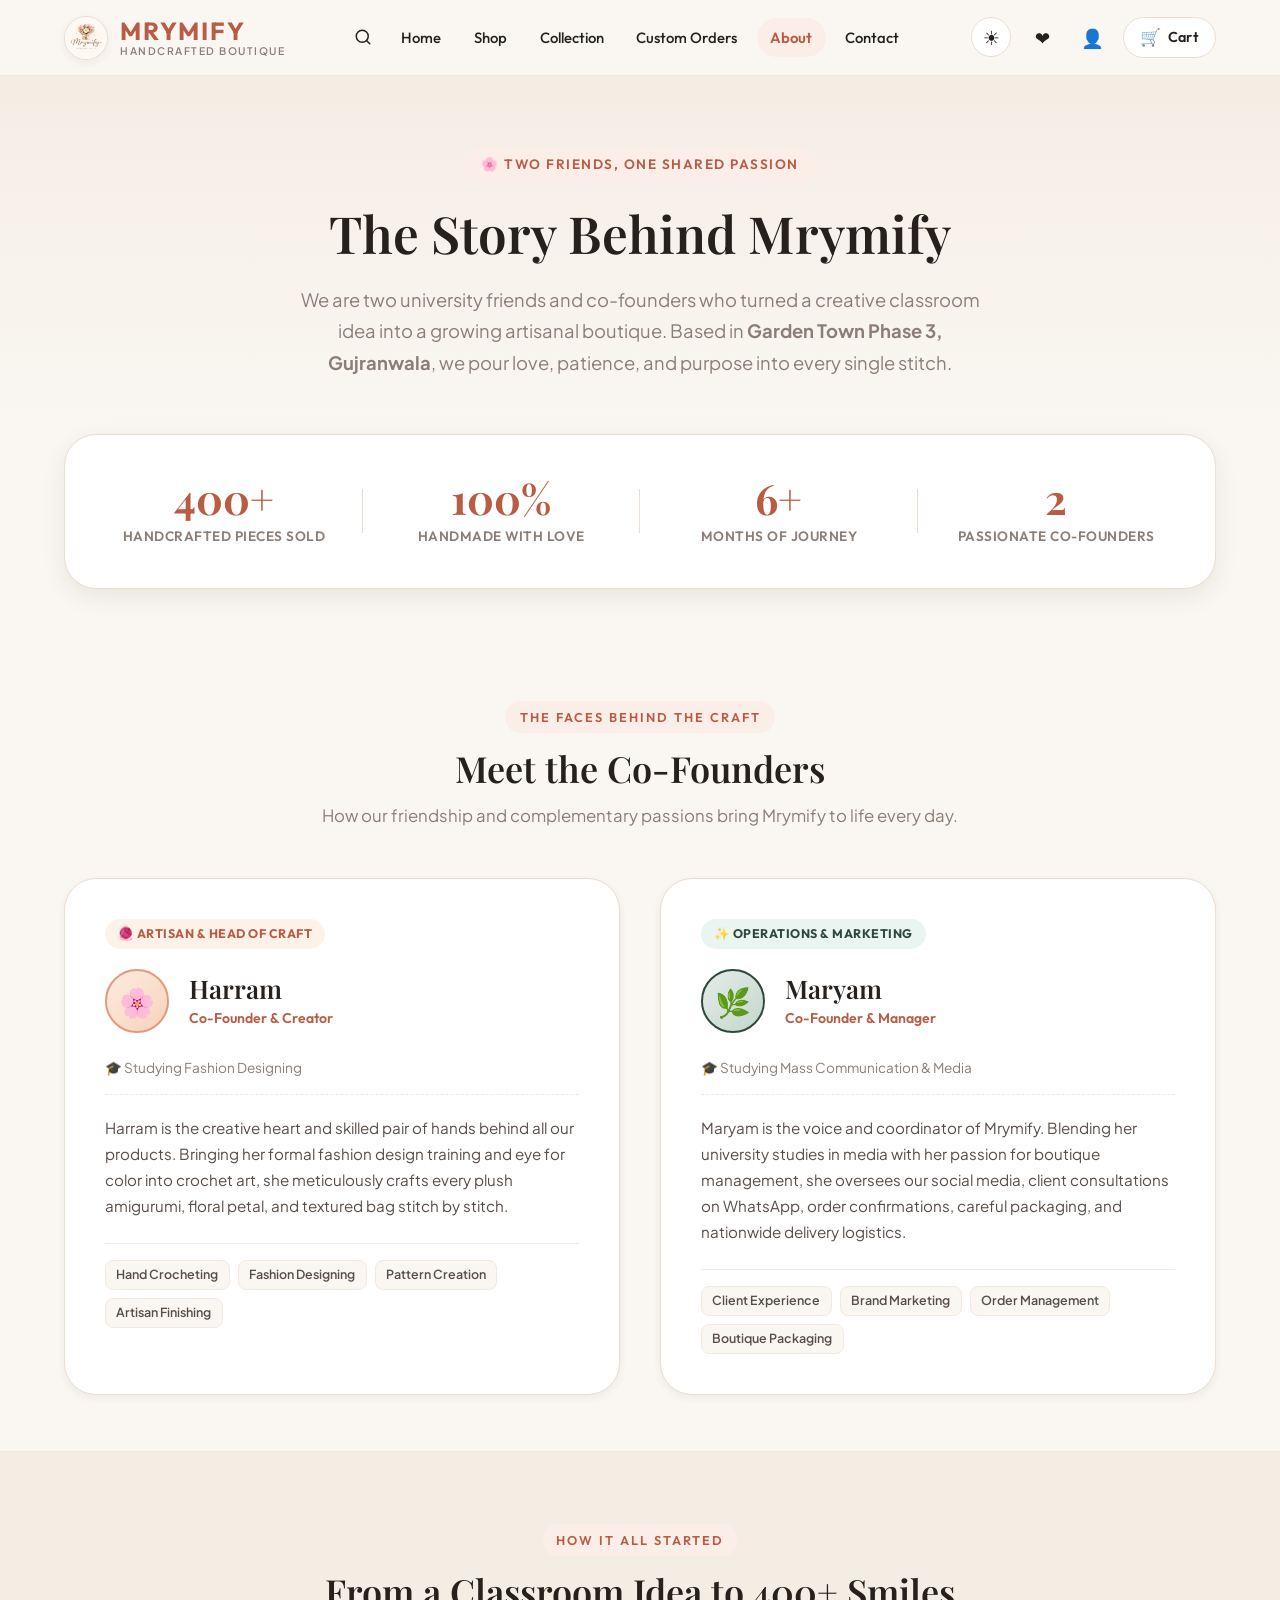
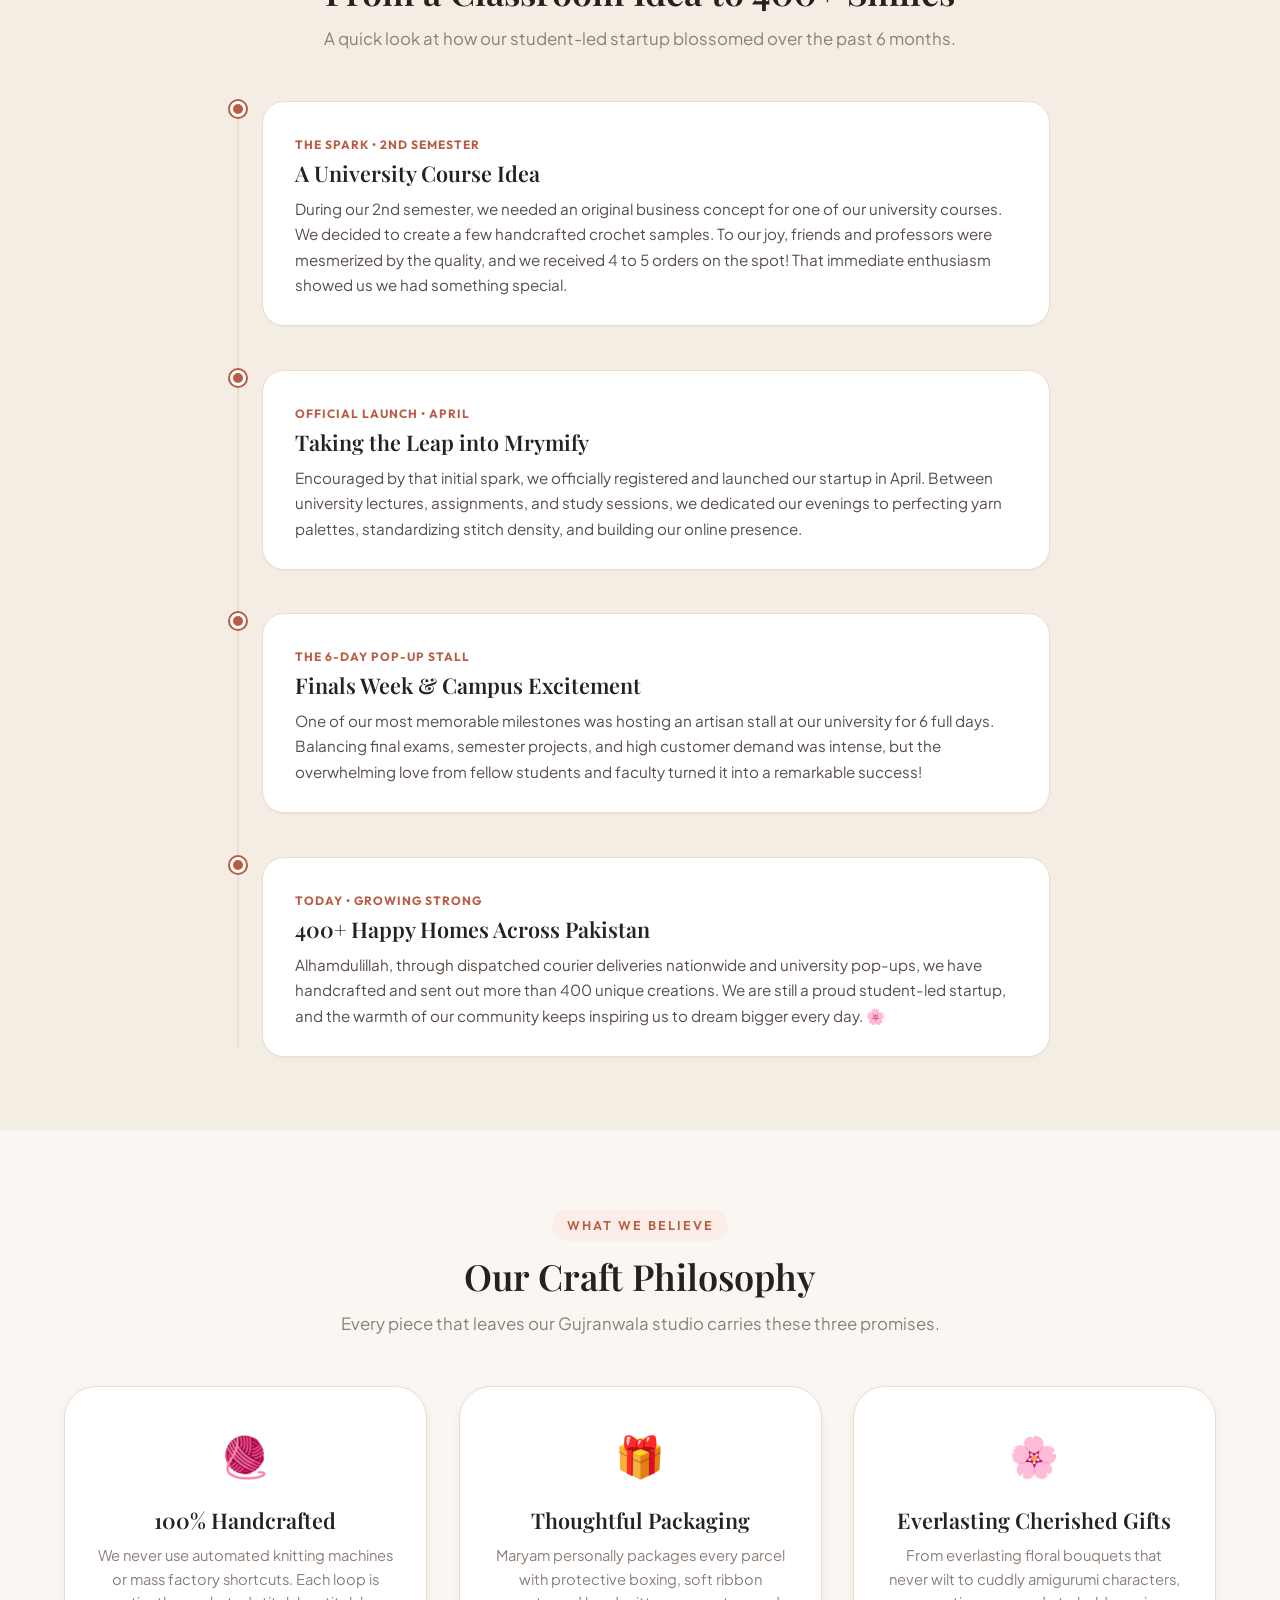
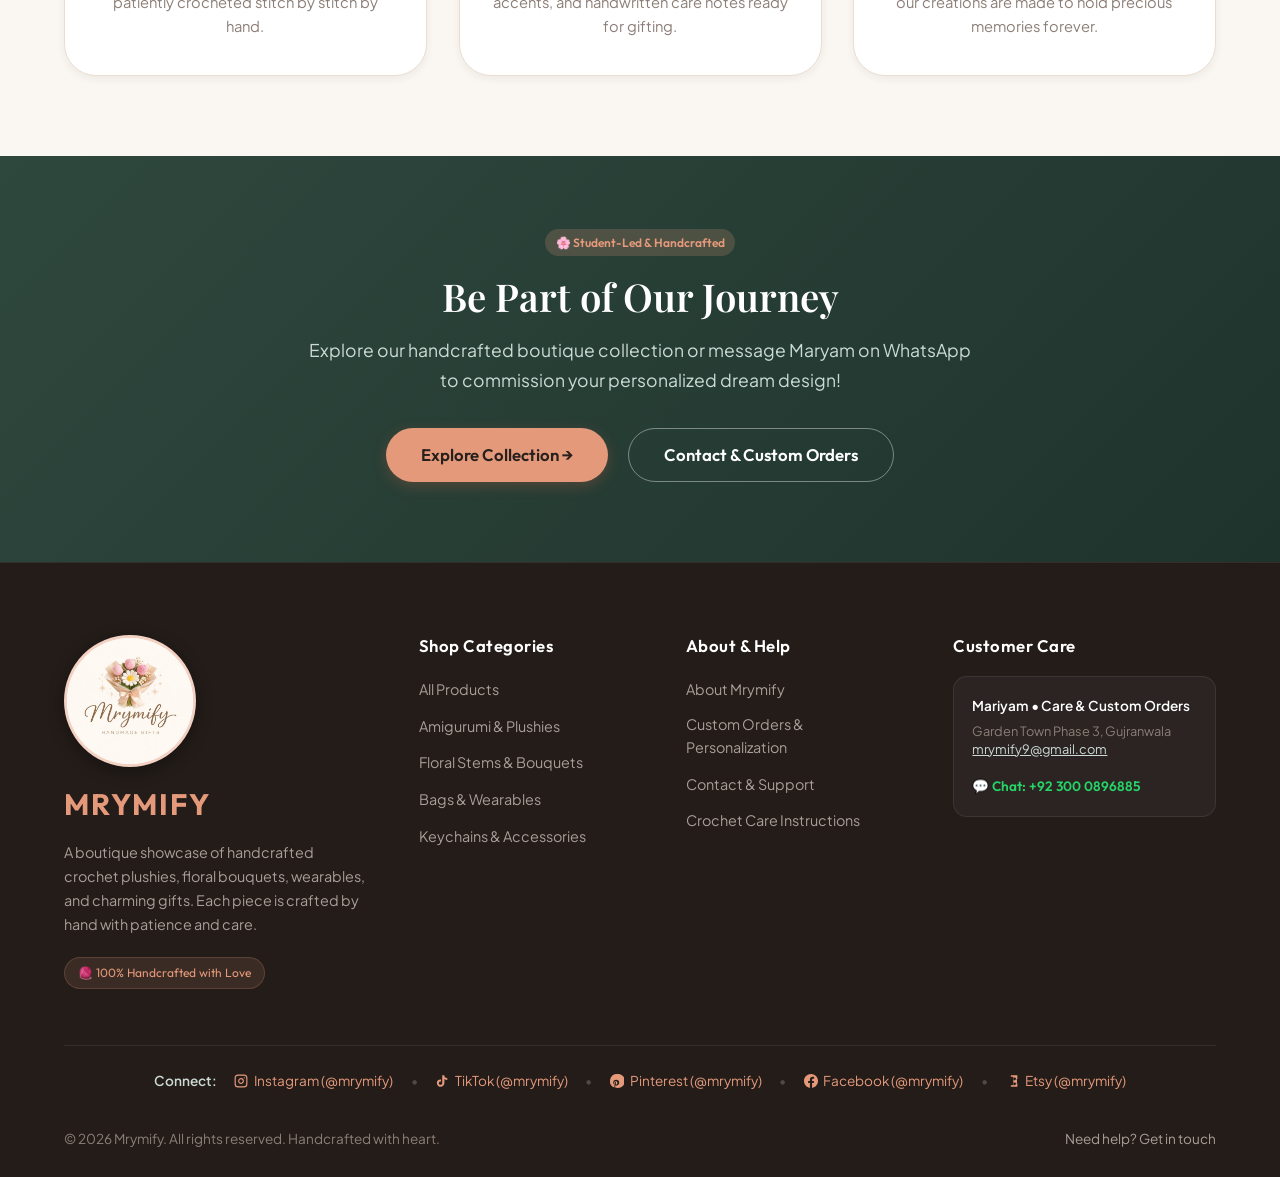
==== commit b99d6ef5: "feat: complete admin intelligence overhaul, compact cart scrollbar, and customer order modal card" ====
--- a/about.html
+++ b/about.html
@@ -265,6 +265,7 @@
     <div id="footer-container"></div>
 
     <!-- Core Scripts -->
+    <script src="js/analytics.js"></script>
     <script src="js/components/navbar.js"></script>
     <script src="js/components/footer.js"></script>
 </body>
--- a/css/style.css
+++ b/css/style.css
@@ -67,6 +67,47 @@
 }
 
 /* ==========================================================================
+   Dark Theme Tokens (Warm Mahogany / Espresso Luxury Dark Mode)
+   ========================================================================== */
+[data-theme="dark"] {
+    /* Color Palette */
+    --color-primary: #e07a5f;
+    --color-primary-hover: #eb8c73;
+    --color-primary-light: rgba(224, 122, 95, 0.18);
+    --color-primary-faint: rgba(224, 122, 95, 0.08);
+
+    --color-secondary: #5da085;
+    --color-secondary-hover: #72b299;
+    --color-secondary-light: rgba(93, 160, 133, 0.18);
+
+    --color-accent: #f0a88c;
+    --color-gold: #dba858;
+
+    /* Backgrounds & Surfaces */
+    --color-bg: #141110;               /* Warm Espresso Noir */
+    --color-surface: #1e1917;          /* Rich Dark Surface */
+    --color-surface-soft: #27211e;     /* Soft Dark Accent */
+    --color-surface-alt: #1a1614;
+
+    /* Typography Colors */
+    --color-text-main: #fdfaf6;        /* Ivory Cream */
+    --color-text-body: #d7cdca;        /* Warm Beige Text */
+    --color-text-muted: #9f9189;        /* Warm Ash Gray */
+    --color-text-light: #fefdfb;
+
+    /* Borders & Dividers */
+    --color-border: #382e29;
+    --color-border-light: #2b231f;
+
+    /* Shadows */
+    --shadow-xs: 0 1px 2px rgba(0, 0, 0, 0.25);
+    --shadow-sm: 0 3px 8px rgba(0, 0, 0, 0.35);
+    --shadow-md: 0 8px 24px rgba(0, 0, 0, 0.45);
+    --shadow-lg: 0 16px 36px rgba(0, 0, 0, 0.55);
+    --shadow-drawer: -4px 0 24px rgba(0, 0, 0, 0.65);
+}
+
+/* ==========================================================================
    CSS Reset & Base Rules
    ========================================================================== */
 *, *::before, *::after {
@@ -76,10 +117,11 @@
 }
 
 html {
+    -webkit-text-size-adjust: 100%;
     scroll-behavior: smooth;
-    scrollbar-gutter: stable;
-    overflow-y: scroll;
-    -webkit-text-size-adjust: 100%;
+    width: 100%;
+    overflow-x: hidden;
+    touch-action: pan-y;
 }
 
 body {
@@ -89,11 +131,16 @@
     color: var(--color-text-body);
     background-color: var(--color-bg);
     min-height: 100vh;
+    min-height: 100dvh;
+    width: 100%;
+    position: relative;
     display: flex;
     flex-direction: column;
     overflow-x: hidden;
+    -webkit-overflow-scrolling: touch;
     -webkit-font-smoothing: antialiased;
     -moz-osx-font-smoothing: grayscale;
+    touch-action: pan-y;
 }
 
 img, svg {
@@ -205,9 +252,8 @@
 .site-main {
     flex: 1 0 auto;
     padding-top: var(--navbar-height);
-    overflow-x: hidden;
     position: relative;
-    /* Static site-main has NO permanent transform, ensuring sticky positioning and text subpixels remain razor sharp */
+    width: 100%;
 }
 
 /* Transitions are applied dynamically and removed cleanly upon animationend */
@@ -411,6 +457,18 @@
     .hero-actions {
         justify-content: center;
     }
+}
+
+.btn-browse-categories {
+    font-family: var(--font-brand);
+    font-weight: 600;
+    color: var(--color-text-main);
+    text-decoration: none;
+    transition: color var(--transition-fast);
+}
+
+.btn-browse-categories:hover {
+    color: var(--color-primary);
 }
 
 /* ==========================================================================
@@ -573,7 +631,29 @@
     border-color: var(--color-border);
 }
 /* ==========================================================================
-   Unified Category Global Blur Effect
+   Category Card Links Hover & Interaction
+   ========================================================================== */
+.category-card-link {
+    transition: transform var(--transition-base), box-shadow var(--transition-base);
+}
+
+.category-card-link:hover {
+    transform: translateY(-6px);
+}
+
+.category-card-link:hover .product-card {
+    border-color: var(--color-primary);
+    box-shadow: 0 12px 28px rgba(184, 93, 67, 0.15);
+}
+
+.category-card-link:hover .btn-outline {
+    background-color: var(--color-primary);
+    color: #ffffff;
+    border-color: var(--color-primary);
+}
+
+/* ==========================================================================
+   Unified Category Global Blur Effect (Legacy Fallback)
    ========================================================================== */
 .global-blur-overlay {
     position: absolute;
@@ -589,13 +669,13 @@
     justify-content: center;
     padding-bottom: 1.5rem;
     z-index: 20;
-    pointer-events: auto;
+    pointer-events: none;
     text-decoration: none;
     color: inherit;
-    cursor: pointer;
 }
 
 .explore-btn-wide {
+    pointer-events: auto;
     box-shadow: 0 4px 14px rgba(184, 93, 67, 0.3);
     width: 50%;
     max-width: 450px;
@@ -1096,4 +1176,1575 @@
         flex: 0 1 100%;
         max-width: 100%;
     }
+}
+
+/* ==========================================================================
+   Mobile Performance & Touch Scroll Optimization
+   Prevents transform jitter, layout shifts, and scroll locks on touch devices
+   ========================================================================== */
+@media (max-width: 768px) {
+    .reveal-fade {
+        opacity: 1 !important;
+        transform: none !important;
+        transition: none !important;
+        will-change: auto !important;
+    }
+
+    .site-main.page-slide-in-right,
+    .site-main.page-slide-in-left,
+    .site-main.page-slide-out-right,
+    .site-main.page-slide-out-left {
+        animation: none !important;
+        transform: none !important;
+        will-change: auto !important;
+    }
+
+    * {
+        touch-action: pan-y;
+    }
+
+    input, textarea, select, button, a {
+        touch-action: manipulation;
+    }
+}
+
+/* ==========================================================================
+   Dark Mode Global Component Refinements
+   ========================================================================== */
+[data-theme="dark"] .showcase-image-frame,
+[data-theme="dark"] .product-card-img-wrap,
+[data-theme="dark"] .product-card-image-wrap,
+[data-theme="dark"] .product-card[data-id="prod-06"] .product-card-img,
+[data-theme="dark"] .product-card[data-id="prod-21"] .product-card-img,
+[data-theme="dark"] .product-card[data-id="prod-22"] .product-card-img,
+[data-theme="dark"] .product-card[data-id="prod-23"] .product-card-img {
+    background-color: #241d1a;
+}
+
+[data-theme="dark"] .showcase-header-bar {
+    background-color: #26201c;
+    border-bottom-color: var(--color-border-light);
+}
+
+/* Home Page Newsletter Card in Dark Mode - Fix Unreadable White Text */
+[data-theme="dark"] .newsletter-card {
+    background: linear-gradient(135deg, #1e1917 0%, #26201c 100%);
+    border-color: var(--color-border);
+    box-shadow: var(--shadow-md);
+}
+
+[data-theme="dark"] .newsletter-title {
+    color: var(--color-text-main);
+}
+
+[data-theme="dark"] .newsletter-desc {
+    color: var(--color-text-muted);
+}
+
+[data-theme="dark"] .newsletter-input {
+    background-color: #27211e !important;
+    border-color: var(--color-border) !important;
+    color: var(--color-text-main) !important;
+}
+
+[data-theme="dark"] .newsletter-input:focus {
+    border-color: var(--color-primary) !important;
+    background-color: #201a18 !important;
+}
+
+/* Categories Unified Blur Overlay in Dark Mode */
+[data-theme="dark"] .global-blur-overlay {
+    background: linear-gradient(to top, rgba(20, 17, 16, 0.95) 0%, rgba(20, 17, 16, 0.75) 60%, rgba(20, 17, 16, 0) 100%);
+}
+
+/* Like Heart Button in Dark Mode */
+[data-theme="dark"] .btn-like {
+    background-color: var(--color-surface-soft);
+    border-color: var(--color-border);
+    color: var(--color-text-muted);
+}
+
+[data-theme="dark"] .btn-like:hover {
+    background-color: rgba(229, 57, 53, 0.15);
+    border-color: #f28b82;
+    color: #ff8a80;
+}
+
+[data-theme="dark"] .btn-like.liked {
+    background-color: rgba(229, 57, 53, 0.22);
+    border-color: #e53935;
+    color: #ff8a80;
+}
+
+/* Product Card Badges in Dark Mode */
+[data-theme="dark"] .product-discount-badge {
+    background-color: #382e29;
+    color: #fefdfb;
+    border: 1px solid var(--color-border);
+}
+
+[data-theme="dark"] .filter-pill {
+    background-color: var(--color-surface);
+    border-color: var(--color-border);
+    color: var(--color-text-body);
+}
+
+[data-theme="dark"] .filter-pill:hover {
+    border-color: var(--color-primary);
+    color: var(--color-primary);
+}
+
+[data-theme="dark"] .filter-pill.active {
+    background-color: var(--color-primary);
+    border-color: var(--color-primary);
+    color: #ffffff;
+}
+
+[data-theme="dark"] input,
+[data-theme="dark"] select,
+[data-theme="dark"] textarea {
+    background-color: #26201c;
+    color: var(--color-text-main);
+    border-color: var(--color-border);
+}
+
+[data-theme="dark"] input:focus,
+[data-theme="dark"] select:focus,
+[data-theme="dark"] textarea:focus {
+    background-color: #1e1917;
+    border-color: var(--color-primary);
+}
+
+[data-theme="dark"] .badge-secondary {
+    background: rgba(93, 160, 133, 0.2);
+    color: #6ee7b7;
+}
+
+[data-theme="dark"] .btn-outline {
+    border-color: var(--color-border);
+    color: var(--color-text-main);
+}
+
+[data-theme="dark"] .btn-outline:hover {
+    background-color: var(--color-primary-light);
+    border-color: var(--color-primary);
+    color: var(--color-primary);
+}
+
+[data-theme="dark"] .quick-view-modal {
+    background-color: var(--color-surface);
+    border-color: var(--color-border);
+}
+
+/* ==========================================================================
+   Storefront First-Time Visitor Survey Modal
+   ========================================================================== */
+.mrymify-survey-backdrop {
+    position: fixed;
+    inset: 0;
+    background-color: rgba(0, 0, 0, 0.6);
+    backdrop-filter: blur(6px);
+    -webkit-backdrop-filter: blur(6px);
+    z-index: 10000;
+    display: flex;
+    align-items: center;
+    justify-content: center;
+    padding: 1.25rem;
+    animation: surveyFadeIn 0.3s cubic-bezier(0.16, 1, 0.3, 1) forwards;
+}
+
+.mrymify-survey-backdrop.survey-fading {
+    opacity: 0;
+    transition: opacity 0.25s ease;
+}
+
+@keyframes surveyFadeIn {
+    from { opacity: 0; transform: scale(0.97); }
+    to { opacity: 1; transform: scale(1); }
+}
+
+.mrymify-survey-card {
+    position: relative;
+    width: 100%;
+    max-width: 480px;
+    background: var(--color-surface);
+    border: 1px solid var(--color-border);
+    border-radius: 20px;
+    padding: 2.25rem 2rem;
+    box-shadow: var(--shadow-lg);
+    text-align: center;
+}
+
+.mrymify-survey-close {
+    position: absolute;
+    top: 1rem;
+    right: 1.25rem;
+    background: transparent;
+    border: none;
+    font-size: 1.6rem;
+    cursor: pointer;
+    color: var(--color-text-muted);
+    transition: color 0.2s;
+    line-height: 1;
+}
+
+.mrymify-survey-close:hover {
+    color: var(--color-primary);
+}
+
+.mrymify-survey-sparkle {
+    display: inline-block;
+    padding: 0.3rem 0.8rem;
+    border-radius: 9999px;
+    font-size: 0.82rem;
+    font-weight: 700;
+    background-color: var(--color-primary-light);
+    color: var(--color-primary);
+    margin-bottom: 0.85rem;
+    letter-spacing: 0.5px;
+}
+
+.mrymify-survey-title {
+    font-family: var(--font-heading);
+    font-size: 1.55rem;
+    color: var(--color-text-main);
+    margin: 0 0 0.5rem;
+    line-height: 1.25;
+}
+
+.mrymify-survey-sub {
+    font-size: 0.92rem;
+    color: var(--color-text-muted);
+    margin: 0 0 1.5rem;
+    line-height: 1.5;
+}
+
+.mrymify-survey-options {
+    display: grid;
+    grid-template-columns: repeat(2, 1fr);
+    gap: 0.65rem;
+}
+
+.survey-option-btn {
+    display: flex;
+    align-items: center;
+    gap: 0.5rem;
+    padding: 0.75rem 1rem;
+    background-color: var(--color-bg);
+    border: 1.5px solid var(--color-border);
+    border-radius: 12px;
+    font-size: 0.88rem;
+    font-weight: 600;
+    color: var(--color-text-main);
+    cursor: pointer;
+    transition: all 0.2s ease;
+    text-align: left;
+}
+
+.survey-option-btn:hover {
+    border-color: var(--color-primary);
+    background-color: var(--color-primary-light);
+    color: var(--color-primary);
+    transform: translateY(-2px);
+    box-shadow: var(--shadow-sm);
+}
+
+.survey-option-btn span {
+    font-size: 1.15rem;
+}
+
+/* ==========================================================================
+   Product Card Customize Pencil Button
+   ========================================================================== */
+.product-card-actions {
+    display: flex;
+    align-items: center;
+    gap: 0.5rem;
+    width: 100%;
+}
+
+.product-card-actions .btn-add-cart {
+    flex: 1;
+}
+
+.btn-customize {
+    display: inline-flex;
+    align-items: center;
+    justify-content: center;
+    width: 40px;
+    height: 40px;
+    padding: 0;
+    font-size: 1.1rem;
+    border-radius: 10px;
+    background-color: var(--color-bg);
+    border: 1.5px solid var(--color-border);
+    color: var(--color-text-main);
+    cursor: pointer;
+    transition: all 0.2s cubic-bezier(0.16, 1, 0.3, 1);
+}
+
+.btn-customize:hover {
+    background-color: var(--color-primary-light);
+    border-color: var(--color-primary);
+    color: var(--color-primary);
+    transform: scale(1.08);
+}
+
+/* Clickable Product Card Cursor */
+.product-card {
+    cursor: pointer;
+}
+
+.product-card-actions button {
+    cursor: pointer;
+}
+
+/* ==========================================================================
+   Full Product Summary Modal (Quick View & Deep Dive)
+   ========================================================================== */
+.product-modal-backdrop {
+    position: fixed;
+    inset: 0;
+    background-color: rgba(0, 0, 0, 0.7);
+    backdrop-filter: blur(8px);
+    -webkit-backdrop-filter: blur(8px);
+    z-index: 9999;
+    display: flex;
+    align-items: center;
+    justify-content: center;
+    padding: 1.5rem;
+    overflow-y: auto;
+    animation: modalBackdropFade 0.25s ease forwards;
+}
+
+@keyframes modalBackdropFade {
+    from { opacity: 0; }
+    to { opacity: 1; }
+}
+
+.product-modal-card {
+    position: relative;
+    width: 100%;
+    max-width: 860px;
+    background: var(--color-surface);
+    border: 1px solid var(--color-border);
+    border-radius: 24px;
+    box-shadow: 0 20px 50px rgba(0, 0, 0, 0.25);
+    display: grid;
+    grid-template-columns: 1fr 1.1fr;
+    overflow: hidden;
+    max-height: 90vh;
+    animation: modalScaleUp 0.3s cubic-bezier(0.16, 1, 0.3, 1) forwards;
+}
+
+@keyframes modalScaleUp {
+    from { opacity: 0; transform: scale(0.95) translateY(10px); }
+    to { opacity: 1; transform: scale(1) translateY(0); }
+}
+
+.product-modal-close {
+    position: absolute;
+    top: 1rem;
+    right: 1.25rem;
+    z-index: 10;
+    width: 38px;
+    height: 38px;
+    background: var(--color-surface);
+    border: 1px solid var(--color-border);
+    border-radius: 50%;
+    font-size: 1.5rem;
+    display: flex;
+    align-items: center;
+    justify-content: center;
+    cursor: pointer;
+    color: var(--color-text-muted);
+    transition: all 0.2s ease;
+    box-shadow: var(--shadow-sm);
+}
+
+.product-modal-close:hover {
+    color: var(--color-primary);
+    border-color: var(--color-primary);
+    transform: rotate(90deg);
+}
+
+.product-modal-gallery {
+    background-color: var(--color-bg);
+    display: flex;
+    flex-direction: column;
+    justify-content: center;
+    align-items: center;
+    padding: 2rem;
+    position: relative;
+    border-right: 1px solid var(--color-border);
+}
+
+.product-modal-img-wrap {
+    width: 100%;
+    aspect-ratio: 1 / 1;
+    border-radius: 16px;
+    overflow: hidden;
+    background: #ffffff;
+    box-shadow: var(--shadow-md);
+    display: flex;
+    align-items: center;
+    justify-content: center;
+}
+
+[data-theme="dark"] .product-modal-img-wrap {
+    background: #141110;
+}
+
+.product-modal-img {
+    width: 100%;
+    height: 100%;
+    object-fit: cover;
+    transition: transform 0.3s ease;
+}
+
+.product-modal-img:hover {
+    transform: scale(1.04);
+}
+
+.product-modal-details {
+    padding: 2.25rem 2rem;
+    overflow-y: auto;
+    display: flex;
+    flex-direction: column;
+    gap: 1.25rem;
+}
+
+.product-modal-category {
+    font-size: 0.85rem;
+    font-weight: 700;
+    text-transform: uppercase;
+    letter-spacing: 1px;
+    color: var(--color-primary);
+}
+
+.product-modal-title {
+    font-family: var(--font-heading);
+    font-size: 1.85rem;
+    color: var(--color-text-main);
+    margin: 0;
+    line-height: 1.25;
+}
+
+.product-modal-pricing {
+    display: flex;
+    align-items: baseline;
+    gap: 0.85rem;
+}
+
+.product-modal-price {
+    font-size: 1.6rem;
+    font-weight: 700;
+    color: var(--color-primary);
+}
+
+.product-modal-original-price {
+    font-size: 1.15rem;
+    text-decoration: line-through;
+    color: var(--color-text-muted);
+}
+
+.product-modal-desc {
+    font-size: 0.96rem;
+    color: var(--color-text-muted);
+    line-height: 1.65;
+    margin: 0;
+}
+
+.product-modal-specs {
+    display: grid;
+    grid-template-columns: repeat(2, 1fr);
+    gap: 0.75rem;
+    background-color: var(--color-bg);
+    padding: 1rem;
+    border-radius: 12px;
+    border: 1px solid var(--color-border);
+    font-size: 0.86rem;
+}
+
+.product-spec-item strong {
+    display: block;
+    color: var(--color-text-main);
+    margin-bottom: 0.15rem;
+}
+
+.product-spec-item span {
+    color: var(--color-text-muted);
+}
+
+/* Reviews Box */
+.product-modal-reviews {
+    background-color: var(--color-bg);
+    padding: 1rem 1.15rem;
+    border-radius: 12px;
+    border: 1px solid var(--color-border);
+}
+
+.product-reviews-header {
+    display: flex;
+    align-items: center;
+    justify-content: space-between;
+    margin-bottom: 0.5rem;
+}
+
+.review-stars {
+    color: #f59e0b;
+    letter-spacing: 2px;
+    font-size: 1rem;
+}
+
+.review-badge {
+    font-size: 0.75rem;
+    font-weight: 700;
+    color: #10b981;
+    background: rgba(16, 185, 129, 0.12);
+    padding: 0.2rem 0.6rem;
+    border-radius: 9999px;
+}
+
+.review-quote {
+    font-size: 0.88rem;
+    font-style: italic;
+    color: var(--color-text-main);
+    margin: 0 0 0.35rem;
+    line-height: 1.4;
+}
+
+.review-author {
+    font-size: 0.78rem;
+    color: var(--color-text-muted);
+}
+
+.product-modal-actions {
+    display: flex;
+    gap: 0.75rem;
+    margin-top: auto;
+    padding-top: 1rem;
+    border-top: 1px solid var(--color-border);
+}
+
+.product-modal-actions .btn-add-cart {
+    flex: 2;
+}
+
+.product-modal-actions .btn-customize-big {
+    flex: 1.5;
+    display: inline-flex;
+    align-items: center;
+    justify-content: center;
+    gap: 0.4rem;
+}
+
+@media (max-width: 768px) {
+    .product-modal-card {
+        grid-template-columns: 1fr;
+        max-height: 92vh;
+    }
+    .product-modal-gallery {
+        border-right: none;
+        border-bottom: 1px solid var(--color-border);
+        padding: 1.25rem;
+    }
+    .product-modal-details {
+        padding: 1.5rem;
+    }
+}
+
+/* ==========================================================================
+   Dynamic Shuffling Showcase Carousel
+   ========================================================================== */
+.showcase-carousel-wrap {
+    position: relative;
+    width: 100%;
+    overflow: hidden;
+    border-radius: 20px;
+    margin-top: 1.5rem;
+    box-shadow: var(--shadow-md);
+    background: var(--color-surface);
+    border: 1px solid var(--color-border);
+}
+
+.showcase-track {
+    display: flex;
+    transition: transform 0.6s cubic-bezier(0.16, 1, 0.3, 1);
+    width: 100%;
+}
+
+.showcase-slide-item {
+    min-width: 100%;
+    box-sizing: border-box;
+    display: grid;
+    grid-template-columns: 1fr 1fr;
+    align-items: center;
+    padding: 3rem;
+    gap: 2.5rem;
+}
+
+.showcase-slide-img-box {
+    width: 100%;
+    max-height: 380px;
+    border-radius: 16px;
+    overflow: hidden;
+    box-shadow: var(--shadow-lg);
+    background: var(--color-bg);
+    display: flex;
+    align-items: center;
+    justify-content: center;
+}
+
+.showcase-slide-img {
+    width: 100%;
+    height: 100%;
+    object-fit: cover;
+}
+
+.showcase-slide-content {
+    display: flex;
+    flex-direction: column;
+    gap: 1rem;
+    text-align: left;
+}
+
+.showcase-nav-btn {
+    position: absolute;
+    top: 50%;
+    transform: translateY(-50%);
+    width: 44px;
+    height: 44px;
+    background: var(--color-surface);
+    border: 1px solid var(--color-border);
+    border-radius: 50%;
+    font-size: 1.2rem;
+    cursor: pointer;
+    display: flex;
+    align-items: center;
+    justify-content: center;
+    color: var(--color-text-main);
+    box-shadow: var(--shadow-md);
+    z-index: 5;
+    transition: all 0.2s ease;
+}
+
+.showcase-nav-btn:hover {
+    background: var(--color-primary);
+    color: #ffffff;
+    border-color: var(--color-primary);
+    transform: translateY(-50%) scale(1.08);
+}
+
+.showcase-prev-btn { left: 1.25rem; }
+.showcase-next-btn { right: 1.25rem; }
+
+.showcase-dots {
+    display: flex;
+    justify-content: center;
+    align-items: center;
+    gap: 0.6rem;
+    width: 100%;
+    margin: 1.25rem auto 0;
+    padding: 0;
+    z-index: 5;
+    position: relative;
+    left: auto;
+    transform: none;
+}
+
+.showcase-dot {
+    width: 10px;
+    height: 10px;
+    border-radius: 9999px;
+    background-color: var(--color-border);
+    border: none;
+    cursor: pointer;
+    transition: all 0.3s ease;
+    padding: 0;
+}
+
+.showcase-dot.active {
+    width: 28px;
+    background-color: var(--color-primary);
+}
+
+@media (max-width: 768px) {
+    .showcase-slide-item {
+        grid-template-columns: 1fr;
+        padding: 1.75rem 1.25rem 3.5rem;
+        gap: 1.5rem;
+    }
+    .showcase-nav-btn {
+        display: none;
+    }
+}
+
+/* ==========================================================================
+   Luxury First-Time Visitor Survey Modal
+   ========================================================================== */
+.mrymify-survey-backdrop {
+    position: fixed;
+    inset: 0;
+    background: rgba(0, 0, 0, 0.65);
+    backdrop-filter: blur(6px);
+    -webkit-backdrop-filter: blur(6px);
+    z-index: 10000;
+    display: flex;
+    align-items: center;
+    justify-content: center;
+    padding: 1.25rem;
+    animation: surveyFadeIn 0.3s cubic-bezier(0.16, 1, 0.3, 1) forwards;
+}
+
+.mrymify-survey-backdrop.survey-fading {
+    opacity: 0;
+    transition: opacity 0.25s ease;
+}
+
+@keyframes surveyFadeIn {
+    from { opacity: 0; }
+    to { opacity: 1; }
+}
+
+.mrymify-survey-card {
+    position: relative;
+    width: 100%;
+    max-width: 480px;
+    background: var(--color-surface);
+    border: 1px solid var(--color-border);
+    border-radius: 20px;
+    padding: 2.25rem 2rem;
+    box-shadow: 0 25px 60px rgba(0, 0, 0, 0.3);
+    text-align: center;
+    animation: surveySlideUp 0.35s cubic-bezier(0.16, 1, 0.3, 1) forwards;
+}
+
+@keyframes surveySlideUp {
+    from { opacity: 0; transform: translateY(20px) scale(0.96); }
+    to { opacity: 1; transform: translateY(0) scale(1); }
+}
+
+.mrymify-survey-close {
+    position: absolute;
+    top: 1rem;
+    right: 1.25rem;
+    width: 32px;
+    height: 32px;
+    background: var(--color-bg);
+    border: 1px solid var(--color-border);
+    border-radius: 50%;
+    font-size: 1.35rem;
+    display: flex;
+    align-items: center;
+    justify-content: center;
+    cursor: pointer;
+    color: var(--color-text-muted);
+    transition: all 0.2s ease;
+}
+
+.mrymify-survey-close:hover {
+    color: var(--color-primary);
+    border-color: var(--color-primary);
+}
+
+.mrymify-survey-sparkle {
+    display: inline-block;
+    font-size: 0.85rem;
+    font-weight: 700;
+    text-transform: uppercase;
+    letter-spacing: 1px;
+    color: var(--color-primary);
+    margin-bottom: 0.5rem;
+}
+
+.mrymify-survey-title {
+    font-family: var(--font-heading);
+    font-size: 1.45rem;
+    color: var(--color-text-main);
+    margin: 0 0 0.5rem;
+    line-height: 1.3;
+}
+
+.mrymify-survey-sub {
+    font-size: 0.92rem;
+    color: var(--color-text-muted);
+    margin: 0 0 1.5rem;
+    line-height: 1.5;
+}
+
+.mrymify-survey-options {
+    display: flex;
+    flex-direction: column;
+    gap: 0.6rem;
+}
+
+.survey-option-btn {
+    display: flex;
+    align-items: center;
+    gap: 0.75rem;
+    width: 100%;
+    padding: 0.75rem 1.15rem;
+    background: var(--color-bg);
+    border: 1.5px solid var(--color-border);
+    border-radius: 12px;
+    font-family: inherit;
+    font-size: 0.92rem;
+    font-weight: 600;
+    color: var(--color-text-main);
+    cursor: pointer;
+    transition: all 0.2s ease;
+    text-align: left;
+}
+
+.survey-option-btn span {
+    font-size: 1.25rem;
+}
+
+.survey-option-btn:hover {
+    background: var(--color-primary-light);
+    border-color: var(--color-primary);
+    color: var(--color-primary);
+    transform: translateX(4px);
+}
+
+/* ==========================================================================
+   Full-Screen Product Details Page (product-details.html)
+   ========================================================================== */
+.product-page-main {
+    padding-top: 1.5rem;
+    padding-bottom: 4rem;
+}
+
+/* Breadcrumbs */
+.product-breadcrumb-nav {
+    margin-bottom: 1.75rem;
+}
+
+.product-breadcrumbs {
+    display: flex;
+    align-items: center;
+    gap: 0.6rem;
+    list-style: none;
+    padding: 0;
+    margin: 0;
+    font-size: 0.88rem;
+    color: var(--color-text-muted);
+}
+
+.product-breadcrumbs a {
+    color: var(--color-text-muted);
+    text-decoration: none;
+    transition: color 0.2s ease;
+}
+
+.product-breadcrumbs a:hover {
+    color: var(--color-primary);
+}
+
+.product-breadcrumbs li[aria-current="page"] {
+    color: var(--color-text-main);
+    font-weight: 600;
+}
+
+/* Product Hero Grid */
+.product-hero-section {
+    padding-top: 0;
+    padding-bottom: 3.5rem;
+}
+
+.product-hero-grid {
+    display: grid;
+    grid-template-columns: 1fr 1fr;
+    gap: 3.5rem;
+    align-items: flex-start;
+}
+
+/* Gallery Column */
+.product-gallery-column {
+    display: flex;
+    flex-direction: column;
+    gap: 1.25rem;
+    position: sticky;
+    top: 90px;
+}
+
+.product-gallery-frame {
+    position: relative;
+    width: 100%;
+    aspect-ratio: 1 / 1;
+    background: var(--color-surface);
+    border: 1.5px solid var(--color-border);
+    border-radius: 24px;
+    overflow: hidden;
+    box-shadow: var(--shadow-md);
+    display: flex;
+    align-items: center;
+    justify-content: center;
+}
+
+.gallery-main-viewport {
+    width: 100%;
+    height: 100%;
+    position: relative;
+    overflow: hidden;
+    display: flex;
+    align-items: center;
+    justify-content: center;
+    cursor: zoom-in;
+}
+
+.gallery-main-img {
+    width: 100%;
+    height: 100%;
+    object-fit: cover;
+    transition: opacity 0.25s ease, transform 0.35s ease;
+}
+
+.gallery-main-img:hover {
+    transform: scale(1.04);
+}
+
+.gallery-floating-timer {
+    position: absolute;
+    top: 1rem;
+    right: 1rem;
+    background: rgba(0, 0, 0, 0.65);
+    backdrop-filter: blur(4px);
+    -webkit-backdrop-filter: blur(4px);
+    color: #ffffff;
+    font-size: 0.75rem;
+    font-weight: 600;
+    padding: 0.3rem 0.65rem;
+    border-radius: 9999px;
+    display: inline-flex;
+    align-items: center;
+    gap: 0.4rem;
+    pointer-events: none;
+}
+
+.timer-dot {
+    width: 7px;
+    height: 7px;
+    background: #10b981;
+    border-radius: 50%;
+    display: inline-block;
+    animation: timerBlink 1.5s infinite;
+}
+
+@keyframes timerBlink {
+    0%, 100% { opacity: 1; transform: scale(1); }
+    50% { opacity: 0.3; transform: scale(0.7); }
+}
+
+.gallery-nav-btn {
+    position: absolute;
+    top: 50%;
+    transform: translateY(-50%);
+    width: 44px;
+    height: 44px;
+    background: var(--color-surface);
+    border: 1px solid var(--color-border);
+    border-radius: 50%;
+    font-size: 1.5rem;
+    display: flex;
+    align-items: center;
+    justify-content: center;
+    cursor: pointer;
+    color: var(--color-text-main);
+    box-shadow: var(--shadow-md);
+    transition: all 0.2s ease;
+    z-index: 5;
+}
+
+.gallery-nav-btn:hover {
+    background: var(--color-primary);
+    color: #ffffff;
+    border-color: var(--color-primary);
+    transform: translateY(-50%) scale(1.08);
+}
+
+.gallery-prev-btn { left: 1rem; }
+.gallery-next-btn { right: 1rem; }
+
+/* Thumbnails Strip */
+.gallery-thumbnails-strip {
+    display: flex;
+    gap: 0.75rem;
+    overflow-x: auto;
+    padding-bottom: 0.35rem;
+}
+
+.gallery-thumb-btn {
+    width: 76px;
+    height: 76px;
+    flex-shrink: 0;
+    border-radius: 12px;
+    overflow: hidden;
+    background: var(--color-surface);
+    border: 2px solid var(--color-border);
+    cursor: pointer;
+    padding: 0;
+    transition: all 0.2s ease;
+    opacity: 0.7;
+}
+
+.gallery-thumb-btn img {
+    width: 100%;
+    height: 100%;
+    object-fit: cover;
+}
+
+.gallery-thumb-btn:hover {
+    opacity: 0.95;
+    border-color: var(--color-primary);
+}
+
+.gallery-thumb-btn.active {
+    opacity: 1;
+    border-color: var(--color-primary);
+    box-shadow: 0 0 0 2px var(--color-primary-light);
+    transform: scale(1.04);
+}
+
+/* Full-Screen Image Lightbox Modal */
+.product-lightbox-modal {
+    position: fixed;
+    inset: 0;
+    z-index: 99999;
+    display: flex;
+    align-items: center;
+    justify-content: center;
+    animation: fadeInLightbox 0.22s ease forwards;
+}
+
+@keyframes fadeInLightbox {
+    from { opacity: 0; }
+    to { opacity: 1; }
+}
+
+.lightbox-overlay {
+    position: absolute;
+    inset: 0;
+    background: rgba(0, 0, 0, 0.88);
+    backdrop-filter: blur(8px);
+    -webkit-backdrop-filter: blur(8px);
+    cursor: pointer;
+}
+
+.lightbox-dialog {
+    position: relative;
+    max-width: 90vw;
+    max-height: 90vh;
+    display: flex;
+    flex-direction: column;
+    align-items: center;
+    justify-content: center;
+    z-index: 2;
+}
+
+.lightbox-close-btn {
+    position: absolute;
+    top: -48px;
+    right: 0;
+    width: 40px;
+    height: 40px;
+    border-radius: 50%;
+    background: rgba(255, 255, 255, 0.2);
+    border: 1px solid rgba(255, 255, 255, 0.35);
+    color: #ffffff;
+    font-size: 1.25rem;
+    font-weight: 700;
+    display: flex;
+    align-items: center;
+    justify-content: center;
+    cursor: pointer;
+    transition: all 0.2s ease;
+}
+
+.lightbox-close-btn:hover {
+    background: #ef4444;
+    border-color: #ef4444;
+    transform: scale(1.1);
+}
+
+.lightbox-image {
+    max-width: 85vw;
+    max-height: 78vh;
+    object-fit: contain;
+    border-radius: 16px;
+    box-shadow: 0 25px 50px -12px rgba(0, 0, 0, 0.85);
+}
+
+.lightbox-caption {
+    margin-top: 0.85rem;
+    color: #ffffff;
+    font-size: 0.95rem;
+    font-weight: 600;
+    letter-spacing: 0.3px;
+    text-align: center;
+    text-shadow: 0 2px 4px rgba(0, 0, 0, 0.6);
+}
+
+/* Product Info Column */
+.product-info-column {
+    display: flex;
+    flex-direction: column;
+    gap: 1.35rem;
+}
+
+.product-meta-header {
+    display: flex;
+    align-items: center;
+    gap: 0.65rem;
+    flex-wrap: wrap;
+}
+
+.product-tag-pill {
+    font-size: 0.82rem;
+    font-weight: 700;
+    text-transform: uppercase;
+    letter-spacing: 1px;
+    color: var(--color-primary);
+    background: var(--color-primary-light);
+    padding: 0.3rem 0.75rem;
+    border-radius: 9999px;
+}
+
+.product-discount-pill {
+    font-size: 0.8rem;
+    font-weight: 700;
+    color: #10b981;
+    background: rgba(16, 185, 129, 0.12);
+    padding: 0.3rem 0.75rem;
+    border-radius: 9999px;
+}
+
+.product-stock-pill {
+    font-size: 0.8rem;
+    font-weight: 600;
+    padding: 0.3rem 0.75rem;
+    border-radius: 9999px;
+}
+
+.product-stock-pill.in-stock {
+    color: #10b981;
+    background: rgba(16, 185, 129, 0.1);
+}
+
+.product-main-title {
+    font-family: var(--font-heading);
+    font-size: 2.35rem;
+    color: var(--color-text-main);
+    line-height: 1.2;
+    margin: 0;
+}
+
+.product-rating-row {
+    display: flex;
+    align-items: center;
+    gap: 0.5rem;
+    font-size: 0.92rem;
+}
+
+.product-stars {
+    color: #f59e0b;
+    letter-spacing: 1.5px;
+}
+
+.product-rating-num {
+    font-weight: 700;
+    color: var(--color-text-main);
+}
+
+.product-rating-count {
+    color: var(--color-text-muted);
+}
+
+.product-pricing-box {
+    display: flex;
+    align-items: baseline;
+    gap: 1rem;
+    padding: 0.5rem 0;
+}
+
+.product-current-price {
+    font-size: 2rem;
+    font-weight: 800;
+    color: var(--color-primary);
+}
+
+.product-original-price {
+    font-size: 1.3rem;
+    text-decoration: line-through;
+    color: var(--color-text-muted);
+}
+
+.product-story-desc {
+    font-size: 1.05rem;
+    line-height: 1.7;
+    color: var(--color-text-muted);
+    margin: 0;
+}
+
+/* Craft Highlights */
+.product-craft-highlights {
+    display: grid;
+    grid-template-columns: repeat(2, 1fr);
+    gap: 0.85rem;
+    background: var(--color-surface);
+    border: 1px solid var(--color-border);
+    padding: 1.25rem;
+    border-radius: 16px;
+}
+
+.craft-highlight-item {
+    display: flex;
+    align-items: center;
+    gap: 0.75rem;
+}
+
+.highlight-icon {
+    font-size: 1.5rem;
+    width: 42px;
+    height: 42px;
+    background: var(--color-bg);
+    border-radius: 10px;
+    display: flex;
+    align-items: center;
+    justify-content: center;
+    border: 1px solid var(--color-border);
+    flex-shrink: 0;
+}
+
+.craft-highlight-item strong {
+    display: block;
+    font-size: 0.88rem;
+    color: var(--color-text-main);
+}
+
+.craft-highlight-item span {
+    font-size: 0.78rem;
+    color: var(--color-text-muted);
+}
+
+/* Action Deck */
+.product-action-deck {
+    display: flex;
+    flex-direction: column;
+    gap: 0.85rem;
+    padding-top: 0.75rem;
+}
+
+.action-row-main {
+    display: flex;
+    gap: 0.85rem;
+}
+
+.quantity-picker {
+    display: flex;
+    align-items: center;
+    background: var(--color-surface);
+    border: 1.5px solid var(--color-border);
+    border-radius: var(--radius-full);
+    padding: 0.25rem 0.5rem;
+}
+
+.qty-btn {
+    width: 36px;
+    height: 36px;
+    border: none;
+    background: transparent;
+    font-size: 1.25rem;
+    font-weight: 700;
+    cursor: pointer;
+    color: var(--color-text-main);
+    display: flex;
+    align-items: center;
+    justify-content: center;
+    border-radius: 50%;
+    transition: background-color 0.2s ease;
+}
+
+.qty-btn:hover {
+    background: var(--color-bg);
+    color: var(--color-primary);
+}
+
+.qty-display {
+    min-width: 32px;
+    text-align: center;
+    font-weight: 700;
+    font-size: 1.05rem;
+    color: var(--color-text-main);
+}
+
+.btn-add-cart-detail {
+    flex: 1;
+    font-size: 1.05rem;
+    padding: 0.85rem 1.75rem;
+    border-radius: var(--radius-full);
+}
+
+.action-row-secondary {
+    display: flex;
+    gap: 0.85rem;
+}
+
+.btn-customize-detail {
+    flex: 2;
+    display: inline-flex;
+    align-items: center;
+    justify-content: center;
+    gap: 0.4rem;
+    font-weight: 600;
+    padding: 0.75rem 1.25rem;
+    border-radius: var(--radius-full);
+}
+
+.btn-like-detail {
+    flex: 1;
+    display: inline-flex;
+    align-items: center;
+    justify-content: center;
+    gap: 0.45rem;
+    font-weight: 600;
+    padding: 0.75rem 1rem;
+    border-radius: var(--radius-full);
+    border: 1.5px solid var(--color-border);
+    background: var(--color-surface);
+    color: var(--color-text-main);
+    cursor: pointer;
+    transition: all 0.2s ease;
+}
+
+.btn-like-detail.liked {
+    background: #ffebee;
+    border-color: #ef4444;
+    color: #b91c1c;
+}
+
+.btn-wa-direct-order {
+    display: flex;
+    align-items: center;
+    justify-content: center;
+    gap: 0.5rem;
+    background: #25d366;
+    color: #ffffff;
+    padding: 0.8rem 1.5rem;
+    border-radius: var(--radius-full);
+    font-weight: 700;
+    text-decoration: none;
+    box-shadow: 0 4px 14px rgba(37, 211, 102, 0.3);
+    transition: all 0.2s ease;
+}
+
+.btn-wa-direct-order:hover {
+    background: #20ba5a;
+    transform: translateY(-2px);
+    box-shadow: 0 6px 18px rgba(37, 211, 102, 0.4);
+    color: #ffffff;
+}
+
+/* Specifications Grid */
+.details-specs-grid {
+    display: grid;
+    grid-template-columns: repeat(4, 1fr);
+    gap: 1.5rem;
+}
+
+.spec-card {
+    background: var(--color-surface);
+    border: 1px solid var(--color-border);
+    border-radius: 18px;
+    padding: 1.75rem 1.5rem;
+    text-align: center;
+    transition: transform 0.2s ease, box-shadow 0.2s ease;
+}
+
+.spec-card:hover {
+    transform: translateY(-4px);
+    box-shadow: var(--shadow-md);
+}
+
+.spec-card-icon {
+    font-size: 2.2rem;
+    margin-bottom: 0.85rem;
+}
+
+.spec-card-title {
+    font-family: var(--font-heading);
+    font-size: 1.15rem;
+    margin: 0 0 0.5rem;
+    color: var(--color-text-main);
+}
+
+.spec-card-text {
+    font-size: 0.88rem;
+    color: var(--color-text-muted);
+    line-height: 1.55;
+    margin: 0;
+}
+
+/* Reviews Section */
+.reviews-section-header {
+    display: flex;
+    align-items: flex-end;
+    justify-content: space-between;
+    margin-bottom: 2rem;
+}
+
+.write-review-card {
+    background: var(--color-surface);
+    border: 1.5px solid var(--color-border);
+    border-radius: 18px;
+    padding: 2rem;
+    margin-bottom: 2.5rem;
+    box-shadow: var(--shadow-sm);
+    animation: fadeIn 0.3s ease;
+}
+
+.review-form-row {
+    display: grid;
+    grid-template-columns: 1fr 1fr;
+    gap: 1.25rem;
+    margin-bottom: 1rem;
+}
+
+.review-form-label {
+    display: block;
+    font-size: 0.85rem;
+    font-weight: 600;
+    color: var(--color-text-main);
+    margin-bottom: 0.4rem;
+}
+
+.review-form-input {
+    width: 100%;
+    padding: 0.65rem 0.95rem;
+    border: 1.5px solid var(--color-border);
+    border-radius: 10px;
+    background: var(--color-bg);
+    color: var(--color-text-main);
+    font-family: inherit;
+    font-size: 0.92rem;
+}
+
+.review-form-input:focus {
+    outline: none;
+    border-color: var(--color-primary);
+}
+
+.product-reviews-grid {
+    display: grid;
+    grid-template-columns: repeat(3, 1fr);
+    gap: 1.5rem;
+}
+
+.review-item-card {
+    background: var(--color-surface);
+    border: 1px solid var(--color-border);
+    border-radius: 16px;
+    padding: 1.5rem;
+    display: flex;
+    flex-direction: column;
+    gap: 0.85rem;
+}
+
+.review-item-header {
+    display: flex;
+    justify-content: space-between;
+    align-items: flex-start;
+}
+
+.review-item-stars {
+    color: #f59e0b;
+    font-size: 0.95rem;
+    letter-spacing: 1.5px;
+}
+
+.review-item-author {
+    font-weight: 700;
+    font-size: 0.95rem;
+    color: var(--color-text-main);
+    margin-top: 0.2rem;
+}
+
+.review-item-badge {
+    font-size: 0.72rem;
+    font-weight: 700;
+    color: #10b981;
+    background: rgba(16, 185, 129, 0.12);
+    padding: 0.2rem 0.5rem;
+    border-radius: 9999px;
+}
+
+.review-item-date {
+    font-size: 0.75rem;
+    color: var(--color-text-muted);
+    margin-top: 0.2rem;
+}
+
+.review-item-body {
+    font-size: 0.92rem;
+    line-height: 1.5;
+    color: var(--color-text-main);
+    margin: 0;
+    font-style: italic;
+}
+
+/* Related Products Grid */
+.related-products-grid {
+    display: grid;
+    grid-template-columns: repeat(4, 1fr);
+    gap: 1.5rem;
+}
+
+@media (max-width: 1024px) {
+    .product-hero-grid {
+        grid-template-columns: 1fr;
+        gap: 2.5rem;
+    }
+    .product-gallery-column {
+        position: static;
+        max-width: 540px;
+        margin: 0 auto;
+        width: 100%;
+    }
+    .details-specs-grid {
+        grid-template-columns: repeat(2, 1fr);
+    }
+    .product-reviews-grid {
+        grid-template-columns: repeat(2, 1fr);
+    }
+    .related-products-grid {
+        grid-template-columns: repeat(2, 1fr);
+    }
+}
+
+@media (max-width: 640px) {
+    .details-specs-grid {
+        grid-template-columns: 1fr;
+    }
+    .product-reviews-grid {
+        grid-template-columns: 1fr;
+    }
+    .related-products-grid {
+        grid-template-columns: 1fr;
+    }
+    .product-craft-highlights {
+        grid-template-columns: 1fr;
+    }
+    .action-row-main {
+        flex-direction: column;
+    }
+    .action-row-secondary {
+        flex-direction: column;
+    }
+    .review-form-row {
+        grid-template-columns: 1fr;
+    }
+    .product-main-title {
+        font-size: 1.85rem;
+    }
 }
--- a/css/navbar.css
+++ b/css/navbar.css
@@ -33,19 +33,47 @@
     gap: 1.5rem;
 }
 
-/* Brand Logo */
+/* Brand Logo with Bouquet Artwork Beside Website Name */
 .brand-logo {
-    display: flex;
-    flex-direction: column;
-    align-items: flex-start;
+    display: inline-flex;
+    align-items: center;
+    gap: 0.75rem;
     text-decoration: none;
     line-height: 1;
     z-index: 1001;
+    transition: transform var(--transition-fast);
+}
+
+.brand-logo:hover {
+    transform: translateY(-1px);
+}
+
+.brand-logo-img {
+    width: 44px;
+    height: 44px;
+    border-radius: var(--radius-full);
+    object-fit: cover;
+    border: 1.5px solid var(--color-border);
+    box-shadow: var(--shadow-sm);
+    flex-shrink: 0;
+    transition: transform var(--transition-base), border-color var(--transition-base);
+    background-color: var(--color-surface);
+}
+
+.brand-logo:hover .brand-logo-img {
+    transform: scale(1.06) rotate(3deg);
+    border-color: var(--color-primary);
+}
+
+.brand-logo-text {
+    display: flex;
+    flex-direction: column;
+    align-items: flex-start;
 }
 
 .brand-name {
     font-family: var(--font-brand);
-    font-size: 1.6rem;
+    font-size: 1.55rem;
     font-weight: 700;
     letter-spacing: 2px;
     color: var(--color-primary);
@@ -66,7 +94,7 @@
 .nav-links {
     display: flex;
     align-items: center;
-    gap: 0.5rem;
+    gap: 0.35rem;
 }
 
 .nav-item {
@@ -76,13 +104,14 @@
 .nav-link {
     display: inline-flex;
     align-items: center;
-    padding: 0.55rem 1rem;
+    padding: 0.5rem 0.85rem;
     font-family: var(--font-brand);
-    font-size: 0.95rem;
+    font-size: 0.93rem;
     font-weight: 500;
     color: var(--color-text-main);
     border-radius: var(--radius-full);
     transition: all var(--transition-fast);
+    white-space: nowrap;
 }
 
 .nav-link:hover {
@@ -226,20 +255,67 @@
     gap: 0.75rem;
 }
 
+/* Theme Toggle Button (Moon when Dark, Sun when Light) */
+.theme-toggle-btn {
+    display: inline-flex;
+    align-items: center;
+    justify-content: center;
+    width: 40px;
+    height: 40px;
+    padding: 0;
+    border-radius: var(--radius-full);
+    background-color: var(--color-surface);
+    border: 1.5px solid var(--color-border);
+    color: var(--color-text-main);
+    font-size: 1.22rem;
+    cursor: pointer;
+    transition: all var(--transition-fast);
+    line-height: 1;
+    user-select: none;
+    -webkit-tap-highlight-color: transparent;
+    flex-shrink: 0;
+}
+
+.theme-toggle-btn:hover {
+    background-color: var(--color-primary-light);
+    border-color: var(--color-primary);
+    transform: translateY(-1px);
+    box-shadow: var(--shadow-sm);
+}
+
+.theme-toggle-btn:active {
+    transform: translateY(0) scale(0.92);
+}
+
+.theme-toggle-icon {
+    display: inline-flex;
+    align-items: center;
+    justify-content: center;
+    line-height: 1;
+    transition: transform 0.35s cubic-bezier(0.34, 1.56, 0.64, 1);
+}
+
+.theme-toggle-btn:hover .theme-toggle-icon {
+    transform: scale(1.15) rotate(12deg);
+}
+
 /* Cart Button */
 .cart-btn {
     position: relative;
     display: inline-flex;
     align-items: center;
     justify-content: center;
-    width: 44px;
-    height: 44px;
+    gap: 0.4rem;
+    padding: 0.48rem 1rem;
     border-radius: var(--radius-full);
     background-color: var(--color-surface);
-    border: 1px solid var(--color-border);
+    border: 1.5px solid var(--color-border);
     color: var(--color-text-main);
     transition: all var(--transition-fast);
     text-decoration: none;
+    font-family: var(--font-brand);
+    font-size: 0.92rem;
+    font-weight: 600;
 }
 
 .cart-btn:hover {
@@ -249,24 +325,35 @@
     transform: translateY(-1px);
 }
 
-.cart-icon {
-    width: 20px;
-    height: 20px;
+.cart-btn.active {
+    background-color: var(--color-primary-light);
+    border-color: var(--color-primary);
+    color: var(--color-primary);
+}
+
+.cart-btn-icon {
+    font-size: 1.05rem;
+    line-height: 1;
+}
+
+.cart-btn-label {
+    font-size: 0.9rem;
+    letter-spacing: 0.3px;
 }
 
 .cart-badge {
-    position: absolute;
-    top: -4px;
-    right: -4px;
+    display: inline-flex;
+    align-items: center;
+    justify-content: center;
     min-width: 20px;
     height: 20px;
     padding: 0 5px;
     background-color: var(--color-primary);
     color: #ffffff;
     font-family: var(--font-brand);
-    font-size: 0.7rem;
+    font-size: 0.72rem;
     font-weight: 700;
-    line-height: 20px;
+    line-height: 1;
     text-align: center;
     border-radius: var(--radius-full);
     box-shadow: 0 2px 5px rgba(184, 93, 67, 0.4);
@@ -322,24 +409,31 @@
 /* ==========================================================================
    Mobile Navigation Drawer & Backdrop
    ========================================================================== */
+body.drawer-open {
+    overflow: hidden !important;
+    touch-action: none !important;
+}
+
 .nav-backdrop {
     position: fixed;
-    top: 0;
-    left: 0;
-    width: 100vw;
-    height: 100vh;
+    inset: 0;
+    width: 100%;
+    height: 100%;
+    height: 100dvh;
     background-color: rgba(39, 33, 30, 0.4);
     backdrop-filter: blur(4px);
     -webkit-backdrop-filter: blur(4px);
     z-index: 998;
     opacity: 0;
     visibility: hidden;
+    pointer-events: none;
     transition: opacity var(--transition-base), visibility var(--transition-base);
 }
 
 .nav-backdrop.is-visible {
     opacity: 1;
     visibility: visible;
+    pointer-events: auto;
 }
 
 .mobile-nav-drawer {
@@ -349,19 +443,25 @@
     width: 82%;
     max-width: 340px;
     height: 100%;
+    height: 100dvh;
     background-color: var(--color-surface);
     box-shadow: var(--shadow-drawer);
     z-index: 999;
     transform: translateX(100%);
-    transition: transform var(--transition-smooth);
+    visibility: hidden;
+    pointer-events: none;
+    transition: transform var(--transition-smooth), visibility var(--transition-smooth);
     display: flex;
     flex-direction: column;
     padding: 1.5rem;
     overflow-y: auto;
+    -webkit-overflow-scrolling: touch;
 }
 
 .mobile-nav-drawer.is-open {
     transform: translateX(0);
+    visibility: visible;
+    pointer-events: auto;
 }
 
 .drawer-header {
@@ -371,6 +471,21 @@
     padding-bottom: 1.25rem;
     margin-bottom: 1.5rem;
     border-bottom: 1px solid var(--color-border-light);
+}
+
+.drawer-brand {
+    display: flex;
+    align-items: center;
+    gap: 0.65rem;
+}
+
+.drawer-logo-img {
+    width: 36px;
+    height: 36px;
+    border-radius: var(--radius-full);
+    object-fit: cover;
+    border: 1.5px solid var(--color-border);
+    flex-shrink: 0;
 }
 
 .drawer-title {
@@ -379,6 +494,18 @@
     font-weight: 700;
     letter-spacing: 1.5px;
     color: var(--color-primary);
+}
+
+.drawer-header-actions {
+    display: flex;
+    align-items: center;
+    gap: 0.65rem;
+}
+
+.drawer-theme-toggle {
+    width: 38px;
+    height: 38px;
+    font-size: 1.15rem;
 }
 
 .drawer-close-btn {
@@ -465,13 +592,34 @@
 }
 
 .footer-logo {
+    display: flex;
+    flex-direction: column;
+    align-items: flex-start;
+    gap: 0.85rem;
     font-family: var(--font-brand);
-    font-size: 1.75rem;
+    font-size: 1.85rem;
     font-weight: 700;
     letter-spacing: 2px;
     color: #ffffff;
     text-transform: uppercase;
-    margin-bottom: 0.5rem;
+    margin-bottom: 0.85rem;
+}
+
+.footer-logo-img {
+    width: 132px;
+    height: 132px;
+    border-radius: var(--radius-full);
+    object-fit: cover;
+    border: 3px solid rgba(229, 153, 123, 0.45);
+    box-shadow: 0 4px 16px rgba(0, 0, 0, 0.35);
+    flex-shrink: 0;
+    transition: transform var(--transition-base), border-color var(--transition-base);
+    background-color: #ffffff;
+}
+
+.footer-logo-img:hover {
+    transform: scale(1.04) rotate(2deg);
+    border-color: var(--color-accent);
 }
 
 .footer-logo span {
@@ -626,3 +774,135 @@
         gap: 0.6rem;
     }
 }
+
+/* ==========================================================================
+   Dark Theme Overrides for Header, Mobile Drawer & Components
+   ========================================================================== */
+[data-theme="dark"] .site-header {
+    background-color: rgba(20, 17, 16, 0.92);
+    border-bottom-color: var(--color-border);
+}
+
+[data-theme="dark"] .site-header.scrolled {
+    background-color: rgba(30, 25, 23, 0.97);
+    box-shadow: 0 4px 20px rgba(0, 0, 0, 0.45);
+    border-bottom-color: var(--color-border);
+}
+
+[data-theme="dark"] .nav-search-dropdown {
+    background-color: var(--color-surface);
+    border-color: var(--color-border);
+    box-shadow: var(--shadow-lg);
+}
+
+[data-theme="dark"] .mobile-nav-drawer {
+    background-color: var(--color-surface);
+    border-left: 1px solid var(--color-border);
+    box-shadow: var(--shadow-drawer);
+}
+
+[data-theme="dark"] .drawer-header {
+    border-bottom-color: var(--color-border);
+}
+
+[data-theme="dark"] .mobile-search-box {
+    border-bottom-color: var(--color-border);
+}
+
+[data-theme="dark"] .mobile-search-input {
+    background-color: var(--color-surface-soft);
+    border-color: var(--color-border);
+    color: var(--color-text-main);
+}
+
+[data-theme="dark"] .mobile-nav-item {
+    border-bottom-color: var(--color-border-light);
+}
+
+[data-theme="dark"] .mobile-nav-link:hover,
+[data-theme="dark"] .mobile-nav-link.active {
+    background-color: var(--color-primary-light);
+    color: var(--color-primary);
+}
+
+[data-theme="dark"] .mobile-drawer-footer {
+    border-top-color: var(--color-border);
+}
+
+[data-theme="dark"] .menu-toggle-btn {
+    background-color: var(--color-surface-soft);
+    border-color: var(--color-border);
+}
+
+/* ==========================================================================
+   Liked Products (Wishlist) Navigation Tab & Modal
+   ========================================================================== */
+.liked-nav-btn {
+    background: none;
+    border: none;
+    cursor: pointer;
+    display: flex;
+    align-items: center;
+    justify-content: center;
+    width: 38px;
+    height: 38px;
+    border-radius: 50%;
+    color: var(--color-text-main);
+    position: relative;
+    transition: background-color var(--transition-base), transform var(--transition-base);
+}
+
+.liked-nav-btn:hover {
+    background-color: var(--color-surface-soft, rgba(0,0,0,0.05));
+    transform: scale(1.08);
+}
+
+.liked-nav-btn:active {
+    transform: scale(0.95);
+}
+
+.liked-nav-badge {
+    position: absolute;
+    top: 1px;
+    right: 1px;
+    background: var(--color-primary);
+    color: #ffffff;
+    font-size: 0.62rem;
+    font-weight: 700;
+    width: 17px;
+    height: 17px;
+    border-radius: 50%;
+    display: flex;
+    align-items: center;
+    justify-content: center;
+    border: 2px solid var(--color-surface, #fff);
+    line-height: 1;
+    animation: heartPulse 0.3s ease;
+}
+
+.liked-item-card {
+    transition: transform var(--transition-base), border-color var(--transition-base), box-shadow var(--transition-base);
+}
+
+.liked-item-card:hover {
+    border-color: var(--color-primary) !important;
+    box-shadow: 0 4px 12px rgba(0, 0, 0, 0.05);
+}
+
+[data-theme="dark"] .liked-nav-btn:hover {
+    background-color: rgba(255, 255, 255, 0.08);
+}
+
+[data-theme="dark"] .liked-nav-badge {
+    border-color: var(--color-surface, #1e1917);
+}
+
+[data-theme="dark"] #mrymify-liked-modal .liked-modal-card {
+    background: var(--color-surface, #1e1917) !important;
+    border-color: var(--color-border, #3a322e) !important;
+}
+
+[data-theme="dark"] .liked-item-card {
+    background: var(--color-surface-soft, #26201d) !important;
+    border-color: var(--color-border, #3a322e) !important;
+}
--- a/css/about.css
+++ b/css/about.css
@@ -438,3 +438,17 @@
         padding: 1.25rem;
     }
 }
+
+/* ==========================================================================
+   Dark Theme Overrides for About Page
+   ========================================================================== */
+[data-theme="dark"] .founder-pill-craft {
+    background-color: rgba(224, 122, 95, 0.18);
+    color: #f0a88c;
+}
+
+[data-theme="dark"] .founder-pill-mgmt {
+    background-color: rgba(93, 160, 133, 0.18);
+    color: #72b299;
+}
+
